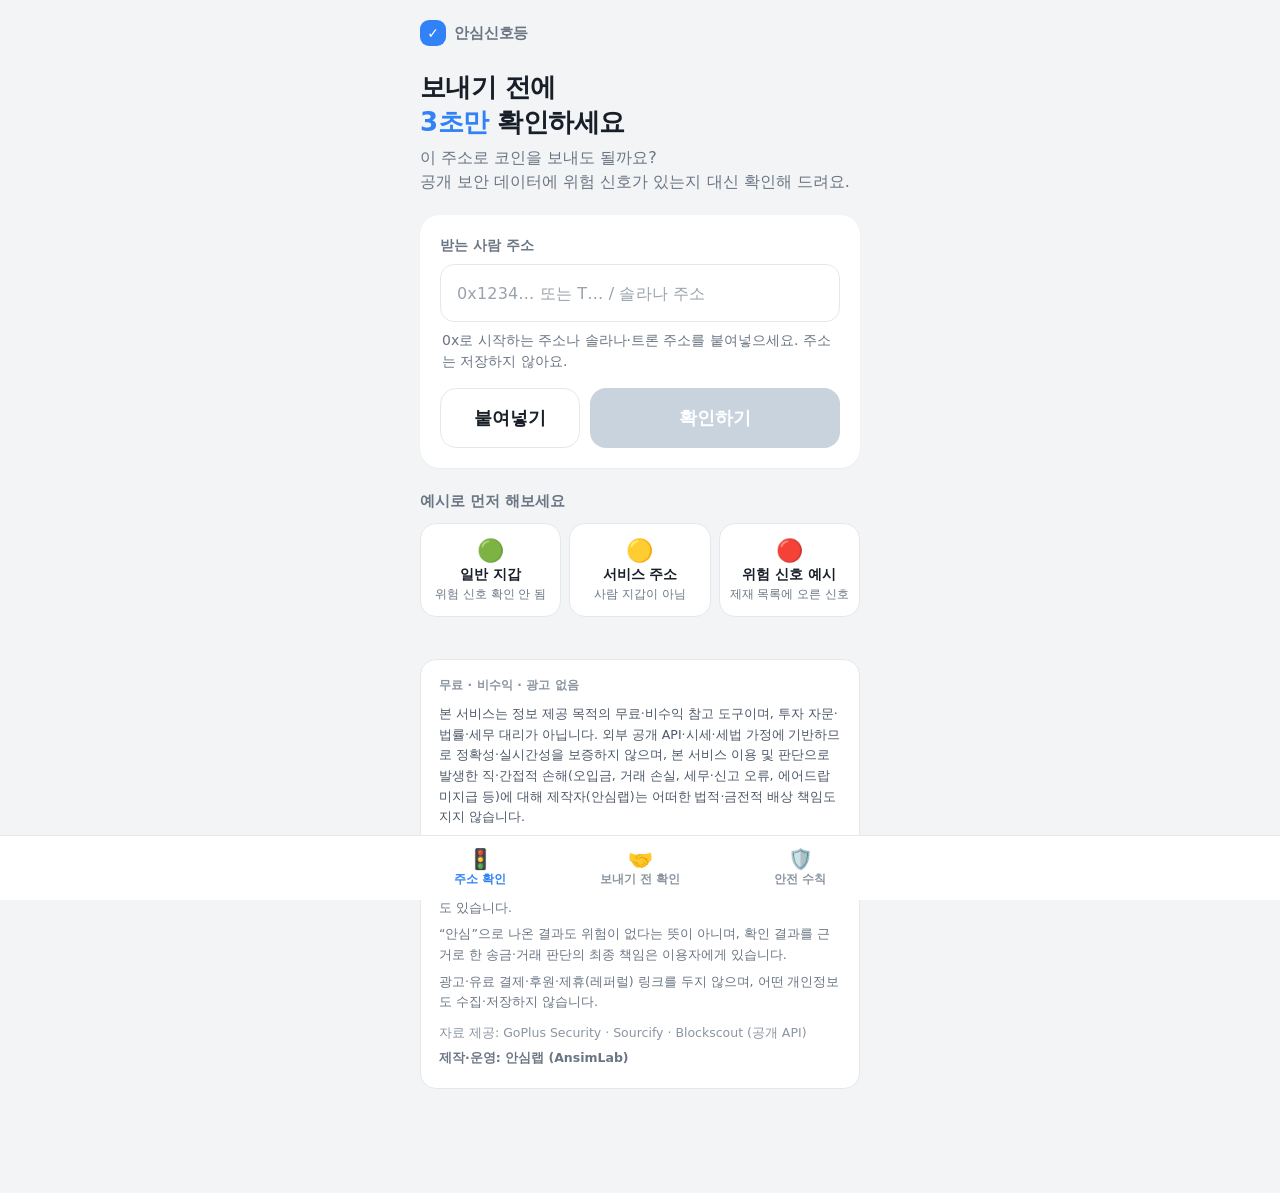
==== index.html @ 8f6113f2 "안심랩 ansim-signal 정적 배포 (GitHub Pages 미러)" ====
<!doctype html>
<html lang="ko">
  <head>
    <meta charset="UTF-8" />
    <meta
      name="viewport"
      content="width=device-width, initial-scale=1.0, maximum-scale=1.0, user-scalable=no, viewport-fit=cover"
    />
    <title>안심신호등 — 보내기 전 3초 확인</title>
    <meta name="description" content="이더리움·베이스·아비트럼·BNB 체인 등 10개 체인과 솔라나·트론 주소를 한 번에 확인하세요. 보내기 전에 받는 사람 주소에 공개 보안 데이터 기준 위험 신호가 있는지 3초 만에 확인하는 무료·비수익 참고 도구입니다." />
    <meta name="keywords" content="코인 주소 위험 신호 확인, 코인 송금 전 체크, 안심신호등, 이더리움 베이스 아비트럼 폴리곤 솔라나 트론" />
    <meta name="author" content="안심랩 (AnsimLab)" />
    <meta name="publisher" content="안심랩 (AnsimLab)" />
    <meta name="robots" content="index, follow" />
    <link rel="canonical" href="https://wlgh9291-cmd.github.io/ansim-signal/" />
    <!-- 절대 주소: Vercel 프로덕션 도메인 확정 후 1회 반영 (2026-11-17) -->
    <meta name="theme-color" content="#f2f4f6" />
    <meta name="color-scheme" content="light" />

    <!-- PWA -->
    <link rel="manifest" href="./manifest.webmanifest" vite-ignore />
    <meta name="mobile-web-app-capable" content="yes" />
    <meta name="application-name" content="안심신호등" />
    <meta name="apple-mobile-web-app-capable" content="yes" />
    <meta name="apple-mobile-web-app-status-bar-style" content="default" />
    <meta name="apple-mobile-web-app-title" content="안심신호등" />
    <link rel="icon" type="image/png" sizes="32x32" href="./icons/icon-32.png" vite-ignore />
    <link rel="icon" type="image/png" sizes="16x16" href="./icons/favicon-16.png" vite-ignore />
    <link rel="apple-touch-icon" sizes="180x180" href="./icons/apple-touch-icon.png" vite-ignore />

    <!-- 카카오톡·SNS 링크 공유 (OpenGraph) -->
    <meta property="og:type" content="website" />
    <meta property="og:site_name" content="안심신호등" />
    <meta property="og:title" content="안심신호등 — 보내기 전 3초 확인" />
    <meta property="og:description" content="이더리움·베이스·아비트럼·BNB 체인 등 10개 체인과 솔라나·트론 주소를 한 번에 확인하세요. 보내기 전에 받는 사람 주소에 공개 보안 데이터 기준 위험 신호가 있는지 3초 만에 확인하는 무료·비수익 참고 도구입니다." />
    <meta property="og:image" content="https://wlgh9291-cmd.github.io/ansim-signal/og/og-image.png" />
    <meta property="og:image:width" content="1200" />
    <meta property="og:image:height" content="630" />
    <meta property="og:image:alt" content="안심신호등 서비스 소개 이미지" />
    <meta property="og:locale" content="ko_KR" />
    <meta property="og:url" content="https://wlgh9291-cmd.github.io/ansim-signal/" />
    <meta name="twitter:card" content="summary_large_image" />
    <meta name="twitter:title" content="안심신호등 — 보내기 전 3초 확인" />
    <meta name="twitter:description" content="이더리움·베이스·아비트럼·BNB 체인 등 10개 체인과 솔라나·트론 주소를 한 번에 확인하세요. 보내기 전에 받는 사람 주소에 공개 보안 데이터 기준 위험 신호가 있는지 3초 만에 확인하는 무료·비수익 참고 도구입니다." />
    <meta name="twitter:image" content="https://wlgh9291-cmd.github.io/ansim-signal/og/og-image.png" />

    <script type="application/ld+json">
{
  "@context": "https://schema.org",
  "@type": "WebApplication",
  "name": "안심신호등",
  "applicationCategory": "FinanceApplication",
  "operatingSystem": "Any",
  "inLanguage": "ko",
  "description": "이더리움·베이스·아비트럼·BNB 체인 등 10개 체인과 솔라나·트론 주소를 확인하는 무료·비수익 참고 도구입니다.",
  "url": "https://wlgh9291-cmd.github.io/ansim-signal/",
  "author": { "@type": "Organization", "name": "안심랩 (AnsimLab)" },
  "publisher": { "@type": "Organization", "name": "안심랩 (AnsimLab)" },
  "isAccessibleForFree": true,
  "offers": {
    "@type": "Offer",
    "price": "0",
    "priceCurrency": "KRW"
  }
}
    </script>

    <!-- 텔레그램 미니앱 SDK. 일반 브라우저에서는 로드에 실패해도 아래 어댑터가 조용히 건너뜁니다. -->
    <script src="https://telegram.org/js/telegram-web-app.js"></script>
    <script>
      /* 환경 어댑터 — 텔레그램 미니앱 안이면 ready·expand를 자동 실행하고,
         일반 브라우저·PWA 환경에서는 아무 것도 하지 않습니다(오류 0건). */
      (function () {
        try {
          var tg = window.Telegram && window.Telegram.WebApp;
          if (tg && typeof tg.ready === 'function') tg.ready();
          if (tg && typeof tg.expand === 'function') tg.expand();
          if (tg && typeof tg.disableVerticalSwipes === 'function') {
            try { tg.disableVerticalSwipes(); } catch (e) {}
          }
          if (tg && typeof tg.setHeaderColor === 'function') {
            try { tg.setHeaderColor('#f2f4f6'); } catch (e) {}
          }
          if (tg && typeof tg.setBackgroundColor === 'function') {
            try { tg.setBackgroundColor('#f2f4f6'); } catch (e) {}
          }
        } catch (e) {}
        /* PWA 서비스 워커 등록 — 보안 문맥(https·localhost)에서만, 실패해도 앱 동작에는 지장 없음 */
        if (
          'serviceWorker' in navigator &&
          (location.protocol === 'https:' || location.hostname === 'localhost' || location.hostname === '127.0.0.1')
        ) {
          window.addEventListener('load', function () {
            navigator.serviceWorker.register('./sw.js').catch(function () {});
          });
        }
      })();
    </script>
    <script type="module" crossorigin src="./assets/index-BouqGxPa.js"></script>
    <link rel="stylesheet" crossorigin href="./assets/index-BVZD0uc-.css">
  </head>
  <body>
    <noscript>
      <div style="max-width: 480px; margin: 0 auto; padding: 24px 20px; font-family: -apple-system, 'Apple SD Gothic Neo', 'Malgun Gothic', sans-serif; font-size: 15px; line-height: 1.65; color: #191f28; background: #f2f4f6">
        <h1 style="font-size: 20px">안심신호등</h1>
        <p style="font-weight: 600">무료 · 비수익 · 광고 없음</p>
        <p>이 서비스는 자바스크립트가 있어야 동작합니다. 브라우저 설정에서 자바스크립트를 켜 주세요.</p>
        <p>
          본 서비스는 정보 제공 목적의 무료·비수익 참고 도구이며, 투자 자문·법률·세무 대리가 아닙니다. 외부 공개 API·시세·세법 가정에 기반하므로 정확성·실시간성을 보증하지 않으며, 본 서비스 이용 및 판단으로 발생한 직·간접적 손해(오입금, 거래 손실, 세무·신고 오류, 에어드랍 미지급 등)에 대해 제작자(안심랩)는 어떠한 법적·금전적 배상 책임도 지지 않습니다.
        </p>
        <p>표시되는 위험 신호는 공개 보안 데이터(GoPlus Security 등) 기준 참고 안내이며, 특정 주소·서비스의 사기 여부를 단정하거나 보증하지 않습니다.</p>
        <p style="font-weight: 600">제작·운영: 안심랩 (AnsimLab)</p>
      </div>
    </noscript>
    <div id="root"></div>
  </body>
</html>
---- assets/index-BVZD0uc-.css ----
:root{--blue: #3182f6;--blue-press: #1b64da;--blue-weak: #e8f3ff;--bg: #f2f4f6;--card: #ffffff;--text: #191f28;--sub: #6b7684;--line: #e5e8eb;--safe: #0b8457;--safe-bg: #e7f7ef;--caution: #9a5b00;--caution-bg: #fff3d6;--danger: #d22020;--danger-bg: #fdeaea;--unknown: #5b6572;--unknown-bg: #eef0f3;--radius: 20px;--tap: 60px}*{box-sizing:border-box}html,body,#root{height:100%}body{margin:0;background:var(--bg);color:var(--text);font-family:Pretendard,-apple-system,BlinkMacSystemFont,Apple SD Gothic Neo,Malgun Gothic,system-ui,sans-serif;font-size:17px;line-height:1.5;-webkit-font-smoothing:antialiased;-webkit-tap-highlight-color:transparent}button{font-family:inherit;font-size:inherit;cursor:pointer;border:none;background:none;color:inherit}input,textarea{font-family:inherit;font-size:inherit;color:inherit}.app{max-width:480px;min-height:100%;margin:0 auto;padding-bottom:96px;background:var(--bg)}.app-header{padding:20px 20px 8px}.brand{display:flex;align-items:center;gap:8px;font-weight:700;font-size:15px;color:var(--sub);letter-spacing:-.01em}.brand-dot{display:grid;place-items:center;width:26px;height:26px;border-radius:9px;background:var(--blue);color:#fff;font-size:14px;font-weight:700}.screen{padding:8px 20px 24px;animation:fade .18s ease-out}@keyframes fade{0%{opacity:0;transform:translateY(6px)}to{opacity:1;transform:none}}.title{margin:8px 0 6px;font-size:26px;font-weight:800;line-height:1.34;letter-spacing:-.02em}.title em{font-style:normal;color:var(--blue)}.subtitle{margin:0 0 20px;color:var(--sub);font-size:16px;line-height:1.55}.card{background:var(--card);border-radius:var(--radius);padding:20px;box-shadow:0 1px 2px #191f280a}.card+.card{margin-top:12px}.card-label{display:block;margin-bottom:8px;font-size:14px;font-weight:700;color:var(--sub)}.address-input{width:100%;height:58px;padding:0 16px;border:1.5px solid var(--line);border-radius:14px;background:#fff;font-size:16px;letter-spacing:.01em;transition:border-color .15s}.address-input:focus{outline:none;border-color:var(--blue)}.address-input::placeholder{color:#9aa3ad}.address-input.is-error{border-color:var(--danger)}.hint{margin:8px 2px 0;font-size:14px;color:var(--sub)}.hint.error{color:var(--danger);font-weight:600}.big-button{display:flex;align-items:center;justify-content:center;gap:8px;width:100%;min-height:var(--tap);margin-top:16px;padding:0 18px;border-radius:16px;background:var(--blue);color:#fff;font-size:18px;font-weight:700;letter-spacing:-.01em;transition:background .12s}.big-button:active:not(:disabled){background:var(--blue-press)}.big-button:disabled{background:#c9d3de;cursor:default}.big-button.ghost{background:var(--blue-weak);color:var(--blue)}.big-button.ghost:active:not(:disabled){background:#d9e9ff}.big-button.neutral{background:#fff;color:var(--text);border:1.5px solid var(--line)}.big-button.neutral:active:not(:disabled){background:#f7f8fa}.button-row{display:flex;gap:10px}.button-row>.big-button{flex:1}.samples{margin-top:22px}.samples-title{margin:0 0 10px;font-size:15px;font-weight:700;color:var(--sub)}.sample-grid{display:grid;grid-template-columns:repeat(3,1fr);gap:8px}.sample{display:flex;flex-direction:column;align-items:center;gap:2px;padding:14px 6px;border-radius:16px;background:#fff;border:1.5px solid var(--line);text-align:center}.sample:active{background:#f7f8fa}.sample-emoji{font-size:22px;line-height:1.2}.sample-label{font-size:14px;font-weight:700}.sample-hint{font-size:12px;color:var(--sub);line-height:1.35}.signal{border-radius:var(--radius);padding:22px 20px 20px;text-align:center}.signal.safe{background:var(--safe-bg)}.signal.caution{background:var(--caution-bg)}.signal.danger{background:var(--danger-bg)}.signal.unknown{background:var(--unknown-bg)}.signal-emoji{font-size:46px;line-height:1}.signal-tag{display:inline-block;margin-top:10px;padding:4px 12px;border-radius:999px;font-size:14px;font-weight:800;background:#ffffffbf}.signal.safe .signal-tag{color:var(--safe)}.signal.caution .signal-tag{color:var(--caution)}.signal.danger .signal-tag{color:var(--danger)}.signal.unknown .signal-tag{color:var(--unknown)}.signal-headline{margin:12px 0 6px;font-size:24px;font-weight:800;letter-spacing:-.02em}.signal-action{margin:0 auto;max-width:320px;font-size:15.5px;line-height:1.55;color:#3a424e}.signal-address{margin-top:14px;font-size:13px;color:var(--sub);font-variant-numeric:tabular-nums}.findings{list-style:none;margin:0;padding:0}.finding{display:flex;gap:12px;padding:14px 0;border-top:1px solid var(--line)}.finding:first-child{border-top:none;padding-top:4px}.finding-icon{flex:0 0 auto;font-size:20px;line-height:1.3}.finding-title{font-size:16px;font-weight:700;line-height:1.45}.finding-detail{margin-top:3px;font-size:14.5px;color:var(--sub);line-height:1.5}.section-title{margin:26px 0 10px;font-size:18px;font-weight:800;letter-spacing:-.01em}.source-line{margin-top:14px;font-size:13.5px;color:var(--sub);line-height:1.6}.disclaimer{margin-top:14px;padding:14px 16px;border-radius:14px;background:#f7f8fa;font-size:13.5px;color:var(--sub);line-height:1.6}.legal-footer{margin:18px 20px 8px;padding:16px 18px 20px;border:1px solid var(--line);border-radius:16px;background:#fff;color:var(--sub);font-size:12.5px;line-height:1.65}.legal-badge{margin:0 0 8px;color:#8b95a1;font-size:12px;font-weight:700;letter-spacing:.01em}.legal-core{margin:0 0 8px;color:#4e5968}.legal-note{margin:0 0 6px}.legal-source{margin:10px 0 4px;color:#8b95a1}.legal-maker{margin:0;color:#6b7684;font-weight:600}.loading{display:flex;flex-direction:column;align-items:center;gap:14px;padding:36px 20px;text-align:center}.spinner{width:40px;height:40px;border-radius:50%;border:3.5px solid #dbe4ef;border-top-color:var(--blue);animation:spin .9s linear infinite}@keyframes spin{to{transform:rotate(360deg)}}.loading-text{font-size:16px;font-weight:700}.loading-sub{font-size:14px;color:var(--sub)}.segment{display:flex;gap:6px;padding:4px;border-radius:14px;background:#f2f4f6}.segment button{flex:1;min-height:46px;border-radius:11px;font-size:15.5px;font-weight:700;color:var(--sub)}.segment button[aria-pressed=true]{background:#fff;color:var(--text);box-shadow:0 1px 3px #191f2814}.amount-row{display:flex;gap:8px;align-items:center}.amount-input{flex:1;height:58px;padding:0 16px;border:1.5px solid var(--line);border-radius:14px;font-size:20px;font-weight:700;text-align:right;font-variant-numeric:tabular-nums}.amount-input:focus{outline:none;border-color:var(--blue)}.amount-unit{font-size:16px;font-weight:700;color:var(--sub);min-width:52px}.choice-list{display:flex;flex-direction:column;gap:8px}.choice{display:flex;align-items:center;gap:12px;width:100%;min-height:58px;padding:10px 14px;border-radius:14px;border:1.5px solid var(--line);background:#fff;text-align:left}.choice[aria-pressed=true]{border-color:var(--blue);background:var(--blue-weak)}.choice-radio{flex:0 0 auto;width:22px;height:22px;border-radius:50%;border:2px solid #c9d3de;display:grid;place-items:center}.choice[aria-pressed=true] .choice-radio{border-color:var(--blue)}.choice[aria-pressed=true] .choice-radio:after{content:"";width:11px;height:11px;border-radius:50%;background:var(--blue)}.choice-text{flex:1}.choice-label{font-size:16px;font-weight:700}.choice-hint{font-size:13px;color:var(--sub)}.summary-list{margin:0;padding:0}.summary-row{display:flex;justify-content:space-between;gap:12px;padding:13px 0;border-top:1px solid var(--line)}.summary-row:first-child{border-top:none;padding-top:0}.summary-label{color:var(--sub);font-size:15px}.summary-value{font-weight:700;font-size:15.5px;text-align:right;word-break:break-all}.summary-value.emphasis{color:var(--blue);font-size:16.5px}.memo-input{width:100%;min-height:76px;padding:14px 16px;border:1.5px solid var(--line);border-radius:14px;font-size:16px;resize:none;line-height:1.5}.memo-input:focus{outline:none;border-color:var(--blue)}.tip{padding:16px 0;border-top:1px solid var(--line)}.tip:first-child{border-top:none;padding-top:0}.tip-title{display:flex;gap:10px;font-size:16.5px;font-weight:700;line-height:1.45}.tip-body{margin:6px 0 0 30px;font-size:15px;color:var(--sub);line-height:1.6}.privacy-box{border-radius:var(--radius);background:var(--blue-weak);padding:18px 20px}.privacy-title{font-size:16px;font-weight:800;color:var(--blue-press)}.privacy-list{margin:10px 0 0;padding-left:18px;font-size:15px;color:#2a4a72;line-height:1.7}.tabbar{position:fixed;left:0;right:0;bottom:0;z-index:10;display:flex;justify-content:center;background:#fffffff7;border-top:1px solid var(--line);backdrop-filter:blur(8px);padding-bottom:env(safe-area-inset-bottom)}.tabbar-inner{display:flex;width:100%;max-width:480px}.tab{flex:1;min-height:64px;display:flex;flex-direction:column;align-items:center;justify-content:center;gap:2px;font-size:12px;font-weight:600;color:#8b95a1}.tab[aria-current=page]{color:var(--blue);font-weight:800}.tab-icon{font-size:20px;line-height:1}.toast{position:fixed;left:50%;bottom:88px;transform:translate(-50%);z-index:30;padding:12px 20px;border-radius:999px;background:#191f28eb;color:#fff;font-size:15px;font-weight:600;animation:fade .16s ease-out;white-space:nowrap}.sr-only{position:absolute;width:1px;height:1px;padding:0;margin:-1px;overflow:hidden;clip:rect(0,0,0,0);white-space:nowrap;border:0}@media (prefers-reduced-motion: reduce){*{animation:none!important;transition:none!important}}.chain-picker{margin-top:18px;padding-top:16px;border-top:1px solid var(--line)}.chain-picker-title{margin:0 0 10px;font-size:14px;font-weight:700;color:var(--sub)}.chain-chips{display:flex;flex-wrap:wrap;gap:8px}.chain-chip{padding:9px 13px;border-radius:999px;border:1.5px solid var(--line);background:#fff;color:var(--text);font-size:14px;font-weight:600;transition:border-color .15s,background .15s,color .15s}.chain-chip.is-on{border-color:var(--blue);background:var(--blue-weak);color:var(--blue-press)}.chain-chip:disabled{opacity:.55}.chain-detected{margin-top:16px;padding:11px 14px;border-radius:12px;background:var(--blue-weak);color:var(--blue-press);font-size:14px;font-weight:600}
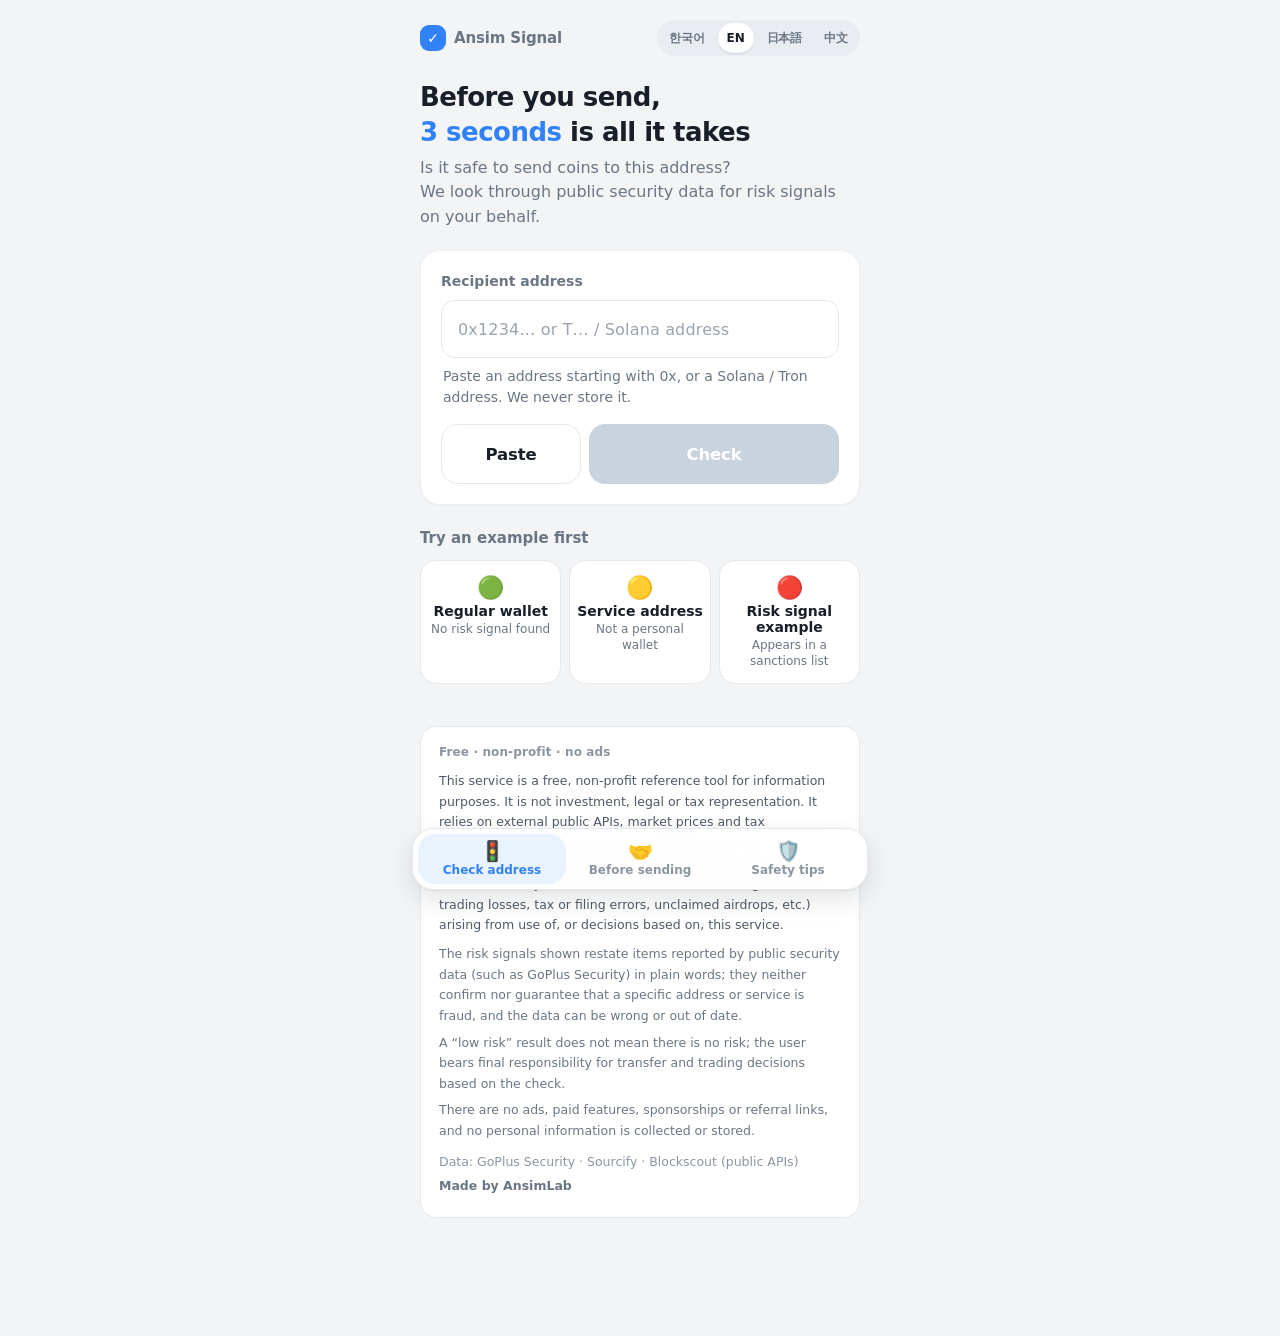
==== commit 837ee70c: "안심랩 ansim-signal 정적 배포 (GitHub Pages 미러)" ====
--- a/index.html
+++ b/index.html
@@ -2,6 +2,9 @@
 <html lang="ko">
   <head>
     <meta charset="UTF-8" />
+    <!-- 검색엔진 소유확인: Google Search Console · 네이버 서치어드바이저 (2026-11-18) -->
+    <meta name="google-site-verification" content="ybzg_U_9fnB_Yyj1p49U__PnyBLC_OwtdENHkcvfdz4" />
+    <meta name="naver-site-verification" content="ae0c79bcde47a7fcf73368f6ddf921f8dec178ab" />
     <meta
       name="viewport"
       content="width=device-width, initial-scale=1.0, maximum-scale=1.0, user-scalable=no, viewport-fit=cover"
@@ -13,9 +16,12 @@
     <meta name="publisher" content="안심랩 (AnsimLab)" />
     <meta name="robots" content="index, follow" />
     <link rel="canonical" href="https://wlgh9291-cmd.github.io/ansim-signal/" />
+    <!-- LINE 미니앱(LIFF) ID. LINE 미인증 상태라 지금은 비어 있고, LIFF ID를 받으면 여기에만 넣으면 됩니다. -->
+    <meta name="liff-id" content="" />
     <!-- 절대 주소: Vercel 프로덕션 도메인 확정 후 1회 반영 (2026-11-17) -->
-    <meta name="theme-color" content="#f2f4f6" />
-    <meta name="color-scheme" content="light" />
+    <meta name="theme-color" content="#f2f4f6" media="(prefers-color-scheme: light)" />
+    <meta name="theme-color" content="#0e1216" media="(prefers-color-scheme: dark)" />
+    <meta name="color-scheme" content="light dark" />
 
     <!-- PWA -->
     <link rel="manifest" href="./manifest.webmanifest" vite-ignore />
@@ -65,6 +71,8 @@
 }
     </script>
 
+    <!-- LINE 미니앱(LIFF) SDK — LINE 앱 웹뷰가 아니면 아래 어댑터가 조용히 건너뜁니다. -->
+    <script src="https://static.line-scdn.net/liff/edge/2/sdk.js" async></script>
     <!-- 텔레그램 미니앱 SDK. 일반 브라우저에서는 로드에 실패해도 아래 어댑터가 조용히 건너뜁니다. -->
     <script src="https://telegram.org/js/telegram-web-app.js"></script>
     <script>
@@ -85,6 +93,52 @@
             try { tg.setBackgroundColor('#f2f4f6'); } catch (e) {}
           }
         } catch (e) {}
+        /* ── LINE(LIFF) 3중 호환 어댑터 ─────────────────────────────
+           · LINE 앱 웹뷰: LIFF ID가 있으면 초기화하고, 언어를 알려 줍니다.
+           · 일반 브라우저·텔레그램: SDK가 없거나 초기화에 실패해도 아무 것도 하지 않습니다(오류 0건).
+           · LIFF ID(meta[name=liff-id])가 비어 있으면 초기화를 시도하지 않습니다. */
+        window.__PICKLE_LIFF__ = { inLine: false, ready: false, lang: null };
+        (function () {
+          var bridge = window.__PICKLE_LIFF__;
+          try {
+            var ua = navigator.userAgent || '';
+            bridge.inLine = /Line\/\d/i.test(ua) || /LIFF/i.test(ua);
+          } catch (e) {}
+
+          function readLang() {
+            try {
+              if (window.liff && typeof window.liff.getLanguage === 'function') {
+                var value = window.liff.getLanguage();
+                if (value) bridge.lang = String(value).slice(0, 2).toLowerCase();
+              }
+            } catch (e) {}
+          }
+
+          function start() {
+            var meta = document.querySelector('meta[name="liff-id"]');
+            var liffId = meta && meta.getAttribute('content') ? meta.getAttribute('content').trim() : '';
+            readLang();
+            if (!liffId || !window.liff || typeof window.liff.init !== 'function') return;
+            window.liff
+              .init({ liffId: liffId })
+              .then(function () {
+                bridge.ready = true;
+                try {
+                  if (typeof window.liff.isInClient === 'function' && window.liff.isInClient()) bridge.inLine = true;
+                } catch (e) {}
+                readLang();
+                if (bridge.inLine) {
+                  document.documentElement.classList.add('in-line');
+                  document.documentElement.lang = bridge.lang || document.documentElement.lang;
+                }
+              })
+              .catch(function () {});
+          }
+
+          if (document.readyState === 'complete') start();
+          else window.addEventListener('load', start);
+        })();
+
         /* PWA 서비스 워커 등록 — 보안 문맥(https·localhost)에서만, 실패해도 앱 동작에는 지장 없음 */
         if (
           'serviceWorker' in navigator &&
@@ -96,8 +150,8 @@
         }
       })();
     </script>
-    <script type="module" crossorigin src="./assets/index-BouqGxPa.js"></script>
-    <link rel="stylesheet" crossorigin href="./assets/index-BVZD0uc-.css">
+    <script type="module" crossorigin src="./assets/index-D6GPwpxD.js"></script>
+    <link rel="stylesheet" crossorigin href="./assets/index-BxopdKoe.css">
   </head>
   <body>
     <noscript>
--- a/assets/index-BxopdKoe.css
+++ b/assets/index-BxopdKoe.css
@@ -0,0 +1 @@
+:root{--blue: #3182f6;--blue-press: #1b64da;--blue-weak: #e8f3ff;--bg: #f2f4f6;--card: #ffffff;--text: #191f28;--sub: #6b7684;--line: #e5e8eb;--safe: #0b8457;--safe-bg: #e7f7ef;--caution: #9a5b00;--caution-bg: #fff3d6;--danger: #d22020;--danger-bg: #fdeaea;--unknown: #5b6572;--unknown-bg: #eef0f3;--radius: 20px;--tap: 60px}*{box-sizing:border-box}html,body,#root{height:100%}body{margin:0;background:var(--bg);color:var(--text);font-family:Pretendard,-apple-system,BlinkMacSystemFont,Apple SD Gothic Neo,Malgun Gothic,system-ui,sans-serif;font-size:17px;line-height:1.5;-webkit-font-smoothing:antialiased;-webkit-tap-highlight-color:transparent}button{font-family:inherit;font-size:inherit;cursor:pointer;border:none;background:none;color:inherit}input,textarea{font-family:inherit;font-size:inherit;color:inherit}.app{max-width:480px;min-height:100%;margin:0 auto;padding-bottom:96px;background:var(--bg)}.app-header{padding:20px 20px 8px}.brand-row{display:flex;align-items:center;justify-content:space-between;gap:10px}.lang-bar{display:flex;align-items:center;gap:4px;padding:3px;border-radius:999px;background:#e9edf2}.lang-chip{min-height:30px;padding:0 9px;border-radius:999px;font-size:12px;font-weight:600;letter-spacing:-.01em;color:var(--sub);white-space:nowrap}.lang-chip.is-on{background:#fff;color:var(--text);box-shadow:0 1px 2px #191f281f}.brand{display:flex;align-items:center;gap:8px;font-weight:700;font-size:15px;color:var(--sub);letter-spacing:-.01em}.brand-dot{display:grid;place-items:center;width:26px;height:26px;border-radius:9px;background:var(--blue);color:#fff;font-size:14px;font-weight:700}.screen{padding:8px 20px 24px;animation:fade .18s ease-out}@keyframes fade{0%{opacity:0;transform:translateY(6px)}to{opacity:1;transform:none}}.title{margin:8px 0 6px;font-size:26px;font-weight:800;line-height:1.34;letter-spacing:-.02em}.title em{font-style:normal;color:var(--blue)}.subtitle{margin:0 0 20px;color:var(--sub);font-size:16px;line-height:1.55}.card{background:var(--card);border-radius:var(--radius);padding:20px;box-shadow:0 1px 2px #191f280a}.card+.card{margin-top:12px}.card-label{display:block;margin-bottom:8px;font-size:14px;font-weight:700;color:var(--sub)}.address-input{width:100%;height:58px;padding:0 16px;border:1.5px solid var(--line);border-radius:14px;background:#fff;font-size:16px;letter-spacing:.01em;transition:border-color .15s}.address-input:focus{outline:none;border-color:var(--blue)}.address-input::placeholder{color:#9aa3ad}.address-input.is-error{border-color:var(--danger)}.hint{margin:8px 2px 0;font-size:14px;color:var(--sub)}.hint.error{color:var(--danger);font-weight:600}.big-button{display:flex;align-items:center;justify-content:center;gap:8px;width:100%;min-height:var(--tap);margin-top:16px;padding:0 18px;border-radius:16px;background:var(--blue);color:#fff;font-size:18px;font-weight:700;letter-spacing:-.01em;transition:background .12s}.big-button:active:not(:disabled){background:var(--blue-press)}.big-button:disabled{background:#c9d3de;cursor:default}.big-button.ghost{background:var(--blue-weak);color:var(--blue)}.big-button.ghost:active:not(:disabled){background:#d9e9ff}.big-button.neutral{background:#fff;color:var(--text);border:1.5px solid var(--line)}.big-button.neutral:active:not(:disabled){background:#f7f8fa}.button-row{display:flex;gap:10px}.button-row>.big-button{flex:1}.samples{margin-top:22px}.samples-title{margin:0 0 10px;font-size:15px;font-weight:700;color:var(--sub)}.sample-grid{display:grid;grid-template-columns:repeat(3,1fr);gap:8px}.sample{display:flex;flex-direction:column;align-items:center;gap:2px;padding:14px 6px;border-radius:16px;background:#fff;border:1.5px solid var(--line);text-align:center}.sample:active{background:#f7f8fa}.sample-emoji{font-size:22px;line-height:1.2}.sample-label{font-size:14px;font-weight:700}.sample-hint{font-size:12px;color:var(--sub);line-height:1.35}.signal{border-radius:var(--radius);padding:22px 20px 20px;text-align:center}.signal.safe{background:var(--safe-bg)}.signal.caution{background:var(--caution-bg)}.signal.danger{background:var(--danger-bg)}.signal.unknown{background:var(--unknown-bg)}.signal-emoji{font-size:46px;line-height:1}.signal-tag{display:inline-block;margin-top:10px;padding:4px 12px;border-radius:999px;font-size:14px;font-weight:800;background:#ffffffbf}.signal.safe .signal-tag{color:var(--safe)}.signal.caution .signal-tag{color:var(--caution)}.signal.danger .signal-tag{color:var(--danger)}.signal.unknown .signal-tag{color:var(--unknown)}.signal-headline{margin:12px 0 6px;font-size:24px;font-weight:800;letter-spacing:-.02em}.signal-action{margin:0 auto;max-width:320px;font-size:15.5px;line-height:1.55;color:#3a424e}.signal-address{margin-top:14px;font-size:13px;color:var(--sub);font-variant-numeric:tabular-nums}.findings{list-style:none;margin:0;padding:0}.finding{display:flex;gap:12px;padding:14px 0;border-top:1px solid var(--line)}.finding:first-child{border-top:none;padding-top:4px}.finding-icon{flex:0 0 auto;font-size:20px;line-height:1.3}.finding-title{font-size:16px;font-weight:700;line-height:1.45}.finding-detail{margin-top:3px;font-size:14.5px;color:var(--sub);line-height:1.5}.section-title{margin:26px 0 10px;font-size:18px;font-weight:800;letter-spacing:-.01em}.source-line{margin-top:14px;font-size:13.5px;color:var(--sub);line-height:1.6}.disclaimer{margin-top:14px;padding:14px 16px;border-radius:14px;background:#f7f8fa;font-size:13.5px;color:var(--sub);line-height:1.6}.legal-footer{margin:18px 20px 8px;padding:16px 18px 20px;border:1px solid var(--line);border-radius:16px;background:#fff;color:var(--sub);font-size:12.5px;line-height:1.65}.legal-badge{margin:0 0 8px;color:#8b95a1;font-size:12px;font-weight:700;letter-spacing:.01em}.legal-core{margin:0 0 8px;color:#4e5968}.legal-note{margin:0 0 6px}.legal-source{margin:10px 0 4px;color:#8b95a1}.legal-maker{margin:0;color:#6b7684;font-weight:600}.loading{display:flex;flex-direction:column;align-items:center;gap:14px;padding:36px 20px;text-align:center}.spinner{width:40px;height:40px;border-radius:50%;border:3.5px solid #dbe4ef;border-top-color:var(--blue);animation:spin .9s linear infinite}@keyframes spin{to{transform:rotate(360deg)}}.loading-text{font-size:16px;font-weight:700}.loading-sub{font-size:14px;color:var(--sub)}.segment{display:flex;gap:6px;padding:4px;border-radius:14px;background:#f2f4f6}.segment button{flex:1;min-height:46px;border-radius:11px;font-size:15.5px;font-weight:700;color:var(--sub)}.segment button[aria-pressed=true]{background:#fff;color:var(--text);box-shadow:0 1px 3px #191f2814}.amount-row{display:flex;gap:8px;align-items:center}.amount-input{flex:1;height:58px;padding:0 16px;border:1.5px solid var(--line);border-radius:14px;font-size:20px;font-weight:700;text-align:right;font-variant-numeric:tabular-nums}.amount-input:focus{outline:none;border-color:var(--blue)}.amount-unit{font-size:16px;font-weight:700;color:var(--sub);min-width:52px}.choice-list{display:flex;flex-direction:column;gap:8px}.choice{display:flex;align-items:center;gap:12px;width:100%;min-height:58px;padding:10px 14px;border-radius:14px;border:1.5px solid var(--line);background:#fff;text-align:left}.choice[aria-pressed=true]{border-color:var(--blue);background:var(--blue-weak)}.choice-radio{flex:0 0 auto;width:22px;height:22px;border-radius:50%;border:2px solid #c9d3de;display:grid;place-items:center}.choice[aria-pressed=true] .choice-radio{border-color:var(--blue)}.choice[aria-pressed=true] .choice-radio:after{content:"";width:11px;height:11px;border-radius:50%;background:var(--blue)}.choice-text{flex:1}.choice-label{font-size:16px;font-weight:700}.choice-hint{font-size:13px;color:var(--sub)}.summary-list{margin:0;padding:0}.summary-row{display:flex;justify-content:space-between;gap:12px;padding:13px 0;border-top:1px solid var(--line)}.summary-row:first-child{border-top:none;padding-top:0}.summary-label{color:var(--sub);font-size:15px}.summary-value{font-weight:700;font-size:15.5px;text-align:right;word-break:break-all}.summary-value.emphasis{color:var(--blue);font-size:16.5px}.memo-input{width:100%;min-height:76px;padding:14px 16px;border:1.5px solid var(--line);border-radius:14px;font-size:16px;resize:none;line-height:1.5}.memo-input:focus{outline:none;border-color:var(--blue)}.tip{padding:16px 0;border-top:1px solid var(--line)}.tip:first-child{border-top:none;padding-top:0}.tip-title{display:flex;gap:10px;font-size:16.5px;font-weight:700;line-height:1.45}.tip-body{margin:6px 0 0 30px;font-size:15px;color:var(--sub);line-height:1.6}.privacy-box{border-radius:var(--radius);background:var(--blue-weak);padding:18px 20px}.privacy-title{font-size:16px;font-weight:800;color:var(--blue-press)}.privacy-list{margin:10px 0 0;padding-left:18px;font-size:15px;color:#2a4a72;line-height:1.7}.tabbar{position:fixed;left:0;right:0;bottom:0;z-index:10;display:flex;justify-content:center;background:#fffffff7;border-top:1px solid var(--line);backdrop-filter:blur(8px);padding-bottom:env(safe-area-inset-bottom)}.tabbar-inner{display:flex;width:100%;max-width:480px}.tab{flex:1;min-height:64px;display:flex;flex-direction:column;align-items:center;justify-content:center;gap:2px;font-size:12px;font-weight:600;color:#8b95a1}.tab[aria-current=page]{color:var(--blue);font-weight:800}.tab-icon{font-size:20px;line-height:1}.toast{position:fixed;left:50%;bottom:88px;transform:translate(-50%);z-index:30;padding:12px 20px;border-radius:999px;background:#191f28eb;color:#fff;font-size:15px;font-weight:600;animation:fade .16s ease-out;white-space:nowrap}.sr-only{position:absolute;width:1px;height:1px;padding:0;margin:-1px;overflow:hidden;clip:rect(0,0,0,0);white-space:nowrap;border:0}@media (prefers-reduced-motion: reduce){*{animation:none!important;transition:none!important}}.chain-picker{margin-top:18px;padding-top:16px;border-top:1px solid var(--line)}.chain-picker-title{margin:0 0 10px;font-size:14px;font-weight:700;color:var(--sub)}.chain-chips{display:flex;flex-wrap:wrap;gap:8px}.chain-chip{padding:9px 13px;border-radius:999px;border:1.5px solid var(--line);background:#fff;color:var(--text);font-size:14px;font-weight:600;transition:border-color .15s,background .15s,color .15s}.chain-chip.is-on{border-color:var(--blue);background:var(--blue-weak);color:var(--blue-press)}.chain-chip:disabled{opacity:.55}.chain-detected{margin-top:16px;padding:11px 14px;border-radius:12px;background:var(--blue-weak);color:var(--blue-press);font-size:14px;font-weight:600}:root{color-scheme:light dark;--surface-2: #f7f8fa;--langbar-bg: #e9edf2;--surface-float: rgba(255, 255, 255, .94);--tag-bg: rgba(255, 255, 255, .75);--chip-on: #ffffff;--disabled-bg: #c9d3de;--tab-idle: #8b95a1;--focus-ring: #1b64da;--shadow-card: 0 1px 2px rgba(25, 31, 40, .04);--shadow-float: 0 10px 26px rgba(25, 31, 40, .12), 0 1px 3px rgba(25, 31, 40, .06)}html{background:var(--bg)}.lang-bar{background:var(--langbar-bg)}.lang-chip.is-on{background:var(--chip-on)}.address-input,.sample,.choice,.big-button.neutral,.chain-chip,.segment button[aria-pressed=true]{background:var(--card)}.sample:active,.big-button.neutral:active:not(:disabled){background:var(--surface-2)}.signal-tag{background:var(--tag-bg)}.disclaimer{background:var(--surface-2)}.legal-footer{background:var(--card)}.segment{background:var(--surface-2)}.big-button:disabled{background:var(--disabled-bg)}.card{box-shadow:var(--shadow-card)}.tabbar{left:50%;right:auto;bottom:calc(10px + env(safe-area-inset-bottom,0px));width:min(calc(100% - 24px),456px);transform:translate(-50%);padding:5px;border:1px solid var(--line);border-radius:22px;background:var(--surface-float);box-shadow:var(--shadow-float);overflow:hidden}.tabbar-inner{max-width:none}.tab{min-height:50px;border-radius:17px}.tab[aria-current=page]{background:var(--blue-weak);border-radius:17px}.app{padding-bottom:110px}.toast{bottom:94px}.button-row{gap:8px}.button-row>.big-button{padding:0 12px;font-size:16.5px}button,a,input,textarea{-webkit-tap-highlight-color:transparent}:focus-visible{outline:2.5px solid var(--focus-ring);outline-offset:2px}.big-button,.sample,.chain-chip,.choice,.segment button,.tab{transition:background .14s ease,border-color .14s ease,color .14s ease,transform .12s ease}.big-button:active:not(:disabled),.sample:active,.chain-chip:active,.choice:active{transform:scale(.985)}@media (hover: hover) and (pointer: fine){.sample:hover,.chain-chip:hover,.choice:hover{border-color:var(--blue)}.big-button:hover:not(:disabled){filter:brightness(1.04)}}.signal-headline,.signal-address,.summary-value,.amount-input,.signal-tag{font-variant-numeric:tabular-nums;font-feature-settings:"tnum" 1}.card{border:1px solid #eef1f4}.segment{border-radius:999px;padding:4px}.segment>button{border-radius:999px;min-height:42px}.signal-tag{padding:5px 14px}.signal-headline{letter-spacing:-.035em}.title,.signal-headline{text-wrap:balance}@media (prefers-color-scheme: dark){:root{--bg: #0e1216;--card: #171d24;--text: #eef2f6;--sub: #9aa6b2;--line: #273039;--blue: #6ba7ff;--blue-press: #9cc4ff;--blue-weak: #17273a;--safe: #62d19b;--safe-bg: #12281f;--caution: #f2b74e;--caution-bg: #2b2113;--danger: #ff8f8f;--danger-bg: #2c1416;--unknown: #a9b4c0;--unknown-bg: #1c2229;--surface-2: #1e242b;--langbar-bg: #1b2128;--surface-float: rgba(23, 29, 36, .94);--tag-bg: rgba(255, 255, 255, .1);--chip-on: #2b333c;--disabled-bg: #2f3842;--tab-idle: #8692a0;--focus-ring: #8bbcff;--shadow-card: none;--shadow-float: 0 14px 32px rgba(0, 0, 0, .55)}.big-button{color:#0b1622}.big-button:disabled{color:#7d8894}.brand-dot{color:#0b1622}.card{border-color:var(--line)}.signal-action{color:#c9d3dd}.privacy-list{color:#b9cde6}.legal-core{color:#c2ccd7}.legal-badge,.legal-source{color:#8b96a3}.tab{color:var(--tab-idle)}.address-input::placeholder{color:#6f7a86}.spinner{border-color:#2b333c;border-top-color:var(--blue)}.toast{background:#eef2f6f0;color:#10151a}.big-button.neutral{color:var(--text)}}
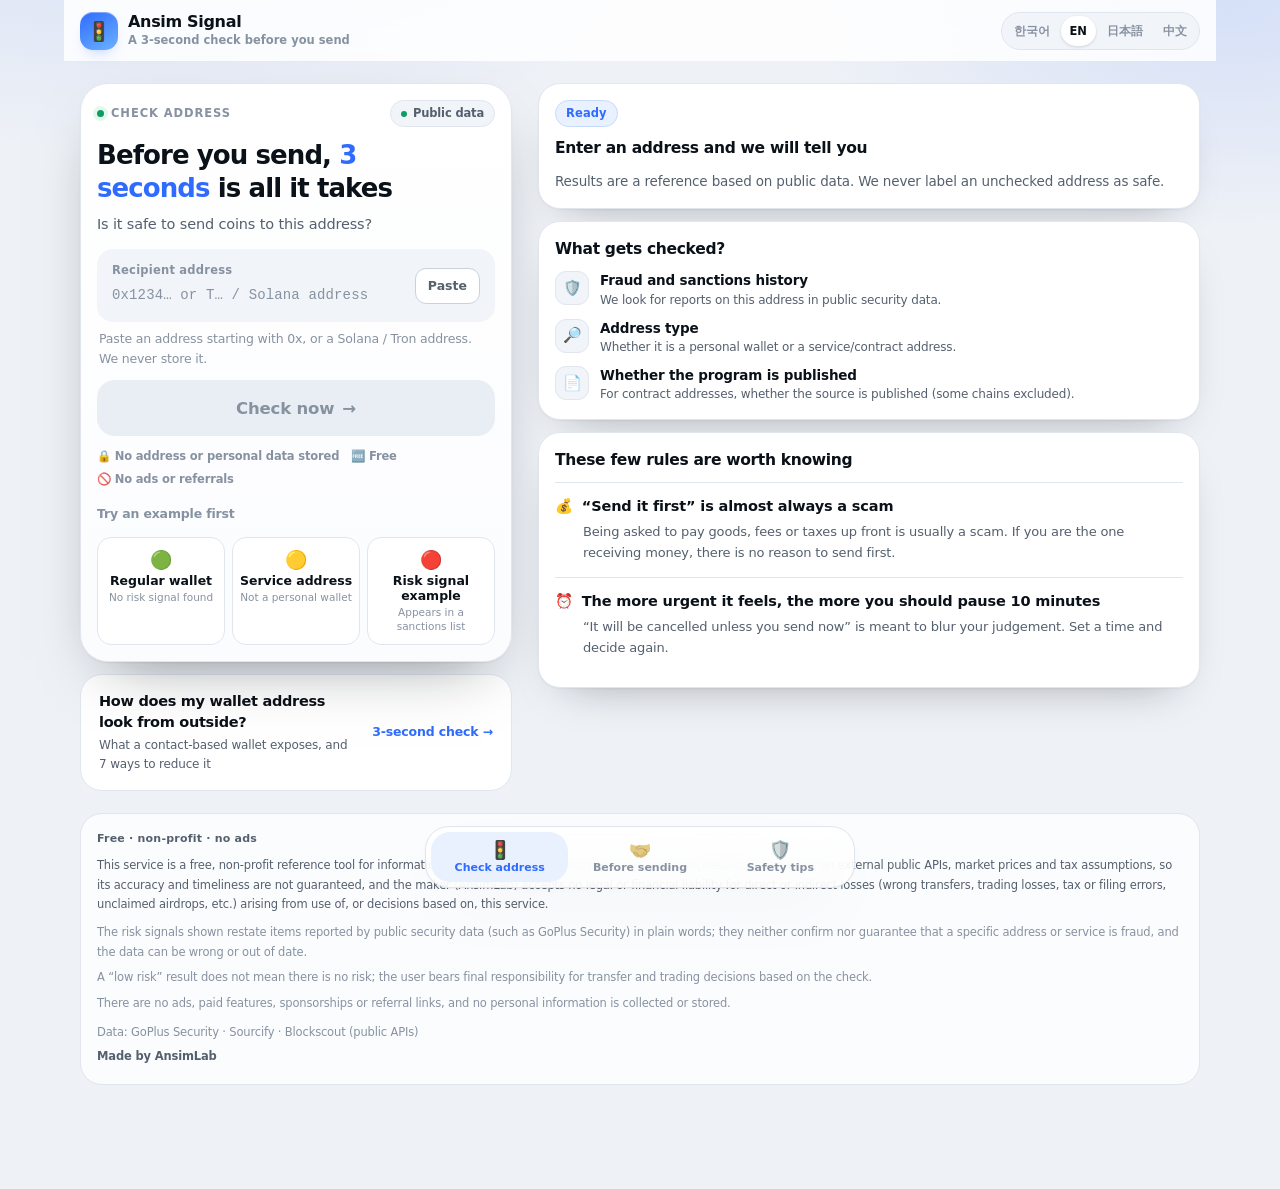
==== commit f581e5f9: "안심랩 ansim-signal 정적 배포 (GitHub Pages 미러)" ====
--- a/index.html
+++ b/index.html
@@ -150,8 +150,8 @@
         }
       })();
     </script>
-    <script type="module" crossorigin src="./assets/index-D6GPwpxD.js"></script>
-    <link rel="stylesheet" crossorigin href="./assets/index-BxopdKoe.css">
+    <script type="module" crossorigin src="./assets/index-CxUlGca5.js"></script>
+    <link rel="stylesheet" crossorigin href="./assets/index-C8yQCFBO.css">
   </head>
   <body>
     <noscript>
--- a/assets/index-C8yQCFBO.css
+++ b/assets/index-C8yQCFBO.css
@@ -0,0 +1 @@
+:root{color-scheme:light dark;--accent: #2f6bff;--accent-2: #59a0ff;--accent-ink: #ffffff;--accent-soft: #eaf1ff;--accent-line: #c9dbff;--glow: rgba(47, 107, 255, .16);--ok: #0c9d63;--ok-soft: #e4f8ee;--ok-line: #b7ebcf;--warn: #b87400;--warn-soft: #fff3dd;--warn-line: #ffd99b;--bad: #dc3a3a;--bad-soft: #fdeaea;--bad-line: #f7c2c2;--idle: #6b7686;--idle-soft: #eef1f5;--bg: #eef1f6;--bg-2: #e6eaf2;--card: #ffffff;--card-2: #fbfcfe;--slot: #f1f4f9;--slot-2: #e9edf4;--line: #e0e5ee;--line-strong: #c9d1de;--text: #0b1118;--sub: #55606e;--mute: #8792a1;--glass: rgba(255, 255, 255, .86);--radius-xl: 28px;--radius-lg: 22px;--radius-md: 16px;--radius-sm: 12px;--tap: 48px;--shadow: 0 1px 2px rgba(11, 17, 24, .05), 0 20px 44px -28px rgba(11, 17, 24, .4);--shadow-lift: 0 1px 2px rgba(11, 17, 24, .06), 0 26px 60px -30px rgba(11, 17, 24, .5)}@media (prefers-color-scheme: dark){:root{--bg: #06080b;--bg-2: #0a0d12;--card: #11151b;--card-2: #141920;--slot: #171d25;--slot-2: #1d242d;--line: #232b35;--line-strong: #333d4a;--text: #f2f5f9;--sub: #9ba6b4;--mute: #6f7b8a;--glass: rgba(14, 18, 24, .86);--ok: #3ddc97;--ok-soft: #0e2b20;--ok-line: #1a4a36;--warn: #ffbe4d;--warn-soft: #2b2312;--warn-line: #4a3a17;--bad: #ff7b72;--bad-soft: #2c1418;--bad-line: #4c2328;--idle: #a5b0be;--idle-soft: #1b222b;--accent-soft: #14243f;--accent-line: #24406b;--shadow: 0 1px 0 rgba(255, 255, 255, .03), 0 18px 50px -30px rgba(0, 0, 0, .9);--shadow-lift: 0 1px 0 rgba(255, 255, 255, .04), 0 30px 70px -34px rgba(0, 0, 0, 1)}}*{box-sizing:border-box}html{background:var(--bg)}html,body,#root{min-height:100%}body{margin:0;color:var(--text);font-family:Pretendard,-apple-system,BlinkMacSystemFont,Apple SD Gothic Neo,Malgun Gothic,system-ui,Segoe UI,sans-serif;font-size:16px;line-height:1.5;letter-spacing:-.01em;background:radial-gradient(900px 420px at 12% -12%,var(--glow),transparent 62%),radial-gradient(700px 380px at 96% 0%,var(--glow),transparent 60%),var(--bg);background-attachment:fixed;-webkit-font-smoothing:antialiased;-webkit-tap-highlight-color:transparent}button{font-family:inherit;font-size:inherit;color:inherit;border:none;background:none;cursor:pointer}input,textarea,select{font-family:inherit;font-size:inherit;color:inherit}:focus-visible{outline:2.5px solid var(--accent);outline-offset:2px;border-radius:8px}.num{font-variant-numeric:tabular-nums;font-feature-settings:"tnum" 1}.sr-only{position:absolute;width:1px;height:1px;padding:0;margin:-1px;overflow:hidden;clip:rect(0,0,0,0);white-space:nowrap;border:0}.app{display:flex;flex-direction:column;max-width:1152px;min-height:100%;margin:0 auto;padding:0 16px calc(104px + env(safe-area-inset-bottom,0px))}.topbar{position:sticky;top:0;z-index:30;display:flex;align-items:center;justify-content:space-between;gap:12px;margin:0 -16px;padding:12px 16px 10px;background:var(--glass);backdrop-filter:blur(16px) saturate(1.3);border-bottom:1px solid transparent;transition:border-color .2s}.topbar.is-scrolled{border-bottom-color:var(--line)}.brand{display:flex;align-items:center;gap:10px;min-width:0}.brand-logo{flex:none;display:grid;place-items:center;width:38px;height:38px;border-radius:13px;font-size:19px;line-height:1;background:linear-gradient(150deg,var(--accent),var(--accent-2));box-shadow:0 8px 18px -12px var(--accent),inset 0 1px #ffffff59}.brand-text{display:flex;flex-direction:column;gap:1px;min-width:0}.brand-name{font-size:16px;font-weight:800;letter-spacing:-.02em;line-height:1.2}.brand-tag{font-size:11.5px;font-weight:600;color:var(--mute);letter-spacing:0;white-space:nowrap;overflow:hidden;text-overflow:ellipsis}.topbar-right{display:flex;align-items:center;gap:8px}.lang-bar{display:flex;align-items:center;gap:2px;padding:3px;border-radius:999px;background:var(--slot);border:1px solid var(--line)}.lang-chip{min-height:30px;padding:0 9px;border-radius:999px;font-size:11.5px;font-weight:700;color:var(--mute);white-space:nowrap;transition:background .15s,color .15s}.lang-chip.is-on{background:var(--card);color:var(--text);box-shadow:0 1px 3px #0b111824}.stage{display:grid;grid-template-columns:minmax(0,1fr);gap:14px;align-items:start;padding-top:14px}@media (min-width: 980px){.stage{grid-template-columns:minmax(380px,432px) minmax(0,1fr);gap:26px;padding-top:22px}.stage-side,.stage-main{position:sticky;top:78px}}.screen{animation:rise .22s ease-out}@keyframes rise{0%{opacity:0;transform:translateY(8px)}to{opacity:1;transform:none}}.screen-head{margin:2px 0 14px}.screen-head h1,.title{margin:0;font-size:26px;font-weight:850;letter-spacing:-.035em;line-height:1.26;text-wrap:balance}.title em{font-style:normal;color:var(--accent)}.subtitle{margin:8px 0 0;font-size:14.5px;line-height:1.55;color:var(--sub)}.kicker{display:inline-flex;align-items:center;gap:6px;margin:0 0 8px;font-size:11.5px;font-weight:800;letter-spacing:.1em;text-transform:uppercase;color:var(--accent)}.kicker:before{content:"";width:16px;height:2px;border-radius:2px;background:currentColor;opacity:.7}.card{background:var(--card);border:1px solid var(--line);border-radius:var(--radius-lg);padding:18px;box-shadow:var(--shadow)}.card+.card{margin-top:12px}.card-title{margin:0 0 10px;font-size:15.5px;font-weight:800;letter-spacing:-.02em}.card-subtitle{margin:16px 0 8px;font-size:13.5px;font-weight:800}.card-lead{margin:0 0 12px;font-size:13.5px;line-height:1.6;color:var(--sub)}.card-soft,.card-foot{background:var(--card-2)}.card-alert{border-color:var(--bad-line);background:var(--card)}.section-title{margin:20px 0 10px;font-size:15px;font-weight:800;letter-spacing:-.02em}.source-line{margin:10px 0 0;font-size:12.5px;line-height:1.6;color:var(--mute)}.trade{position:relative;background:linear-gradient(180deg,var(--card) 0%,var(--card-2) 100%);border:1px solid var(--line);border-radius:var(--radius-xl);padding:16px;box-shadow:var(--shadow-lift);overflow:hidden}.trade:before{content:"";position:absolute;inset:-40% -20% auto;height:220px;background:radial-gradient(60% 60% at 50% 0%,var(--glow),transparent 70%);pointer-events:none}.trade-head{position:relative;display:flex;align-items:center;justify-content:space-between;gap:10px;margin-bottom:12px}.step-label{display:flex;align-items:center;gap:7px;font-size:11.5px;font-weight:800;letter-spacing:.08em;text-transform:uppercase;color:var(--mute)}.step-dot{width:7px;height:7px;border-radius:50%;background:var(--ok);box-shadow:0 0 0 4px var(--ok-soft)}.live-pill{display:inline-flex;align-items:center;gap:6px;padding:4px 10px;border-radius:999px;background:var(--slot);border:1px solid var(--line);font-size:11.5px;font-weight:700;color:var(--sub)}.live-pill .pulse{width:6px;height:6px;border-radius:50%;background:var(--ok);animation:pulse 2s ease-in-out infinite}@keyframes pulse{0%,to{opacity:1}50%{opacity:.3}}.slot{position:relative;display:flex;align-items:center;gap:8px;padding:12px 14px;border-radius:var(--radius-md);background:var(--slot);border:1.5px solid transparent;transition:border-color .16s,background .16s,box-shadow .16s}.slot:focus-within{border-color:var(--accent);background:var(--card);box-shadow:0 0 0 4px var(--accent-soft)}.slot.is-error{border-color:var(--bad);background:var(--bad-soft)}.slot-body{flex:1;min-width:0;display:flex;flex-direction:column;gap:2px}.slot-label{font-size:11.5px;font-weight:700;color:var(--mute);letter-spacing:.02em}.slot-input{width:100%;border:0;background:transparent;padding:0;font-size:16px;font-weight:650;letter-spacing:.01em;outline:none;min-height:28px}.slot-input::placeholder{color:var(--mute);font-weight:500}.slot-input.mono{font-family:SFMono-Regular,ui-monospace,Menlo,Consolas,monospace;font-size:14px}.slot-btn{flex:none;display:grid;place-items:center;min-height:36px;padding:0 12px;border-radius:11px;background:var(--card);border:1px solid var(--line-strong);font-size:12.5px;font-weight:800;color:var(--sub)}.slot-btn:active{transform:scale(.97)}.amount-line{display:flex;align-items:baseline;justify-content:space-between;gap:8px}.big-number{font-size:30px;font-weight:850;letter-spacing:-.04em;line-height:1.1}.unit-chip{flex:none;padding:5px 10px;border-radius:999px;background:var(--card);border:1px solid var(--line);font-size:12.5px;font-weight:800}.chip-row{display:flex;flex-wrap:wrap;gap:7px}.chip-row.tight{gap:6px}.chip{display:inline-flex;align-items:center;gap:6px;min-height:40px;padding:0 13px;border-radius:999px;border:1px solid var(--line-strong);background:var(--card);color:var(--text);font-size:13px;font-weight:700;letter-spacing:-.01em;transition:background .14s,border-color .14s,color .14s,transform .1s}.chip:active{transform:scale(.97)}.chip.is-on{background:var(--accent);border-color:var(--accent);color:var(--accent-ink);box-shadow:0 8px 18px -12px var(--accent)}.chip.is-quiet{background:transparent;border-style:dashed;color:var(--sub)}.chip:disabled{opacity:.5}.chip .chip-emoji{font-size:14px}@media (hover: hover) and (pointer: fine){.chip:hover:not(.is-on):not(:disabled){border-color:var(--accent);color:var(--accent)}}.cta{display:flex;align-items:center;justify-content:center;gap:8px;width:100%;min-height:56px;margin-top:14px;padding:0 18px;border-radius:18px;background:linear-gradient(160deg,var(--accent),var(--accent-2));color:var(--accent-ink);font-size:16.5px;font-weight:850;letter-spacing:-.01em;box-shadow:0 14px 28px -16px var(--accent);transition:transform .12s,filter .15s}.cta:active:not(:disabled){transform:translateY(1px) scale(.995);filter:brightness(.97)}.cta:disabled{background:var(--slot-2);color:var(--mute);box-shadow:none;cursor:default}.cta.ghost{background:var(--slot);color:var(--text);box-shadow:none;border:1px solid var(--line-strong)}.cta.quiet{background:transparent;color:var(--sub);box-shadow:none;border:1px solid var(--line);min-height:48px;font-size:14.5px}.btn-row{display:flex;gap:8px;margin-top:10px}.btn-row>.cta{margin-top:0}.btn-row>.grow{flex:1}.big-button{display:flex;align-items:center;justify-content:center;gap:8px;width:100%;min-height:54px;margin-top:14px;padding:0 16px;border-radius:16px;background:linear-gradient(160deg,var(--accent),var(--accent-2));color:var(--accent-ink);font-size:16.5px;font-weight:800;box-shadow:0 14px 28px -18px var(--accent)}.big-button.ghost{background:var(--accent-soft);color:var(--accent);border:1px solid var(--accent-line);box-shadow:none}.big-button.neutral{background:var(--card);color:var(--text);border:1px solid var(--line-strong);box-shadow:none}.big-button:disabled{background:var(--slot-2);color:var(--mute);box-shadow:none}.button-row{display:flex;gap:8px}.button-row>.big-button{flex:1;padding:0 10px;font-size:15px}@media (hover: hover) and (pointer: fine){.big-button:hover:not(:disabled){filter:brightness(1.04)}}.tile-grid{display:grid;grid-template-columns:repeat(2,minmax(0,1fr));gap:10px}@media (min-width: 720px){.tile-grid.three{grid-template-columns:repeat(3,minmax(0,1fr))}}.tile{display:flex;flex-direction:column;gap:4px;padding:13px 14px;border-radius:var(--radius-md);background:var(--card);border:1px solid var(--line)}.tile-label{font-size:11.5px;font-weight:700;color:var(--mute);letter-spacing:.02em}.tile-value{font-size:21px;font-weight:850;letter-spacing:-.03em;line-height:1.2}.tile-value.small{font-size:15px;letter-spacing:-.02em}.tile-foot{font-size:11.5px;color:var(--sub);font-weight:600}.tile.accent{background:var(--accent-soft);border-color:var(--accent-line)}.meter{position:relative;margin:10px 0 6px}.meter-track{position:relative;height:10px;border-radius:999px;overflow:hidden;background:linear-gradient(90deg,var(--ok) 0%,var(--ok) 30%,var(--warn) 42%,var(--warn) 62%,var(--bad) 74%,var(--bad) 100%);opacity:.92}.meter-track.soft{background:var(--slot-2)}.meter-track.soft .meter-fill{height:100%;border-radius:999px;background:linear-gradient(90deg,var(--accent),var(--accent-2))}.meter-pin{position:absolute;top:50%;left:var(--pos, 50%);width:18px;height:18px;margin:-9px 0 0 -9px;border-radius:50%;background:var(--card);border:3.5px solid var(--text);box-shadow:0 2px 10px #0000004d;transition:left .5s cubic-bezier(.22,1,.36,1)}.meter-labels{display:flex;justify-content:space-between;gap:6px;margin-top:7px;font-size:11px;font-weight:700;color:var(--mute)}.meter-labels span.is-on{color:var(--text)}.badge{display:inline-flex;align-items:center;gap:5px;padding:4px 10px;border-radius:999px;font-size:11.5px;font-weight:800;letter-spacing:.01em;background:var(--slot);color:var(--sub);border:1px solid var(--line)}.badge.ok{background:var(--ok-soft);color:var(--ok);border-color:var(--ok-line)}.badge.warn{background:var(--warn-soft);color:var(--warn);border-color:var(--warn-line)}.badge.bad{background:var(--bad-soft);color:var(--bad);border-color:var(--bad-line)}.badge.idle{background:var(--idle-soft);color:var(--idle);border-color:var(--line)}.badge.accent{background:var(--accent-soft);color:var(--accent);border-color:var(--accent-line)}.trust-line{display:flex;flex-wrap:wrap;align-items:center;gap:6px 12px;margin:12px 0 0;font-size:11.5px;font-weight:600;color:var(--mute)}.trust-line span{display:inline-flex;align-items:center;gap:4px}.acc{border-top:1px solid var(--line)}.acc:first-of-type{border-top:none}.acc>summary{display:flex;align-items:center;justify-content:space-between;gap:10px;min-height:52px;padding:4px 2px;font-size:14px;font-weight:800;letter-spacing:-.02em;cursor:pointer;list-style:none}.acc>summary::-webkit-details-marker{display:none}.acc>summary:after{content:"▾";flex:none;font-size:13px;color:var(--mute);transition:transform .18s}.acc[open]>summary:after{transform:rotate(180deg)}.acc-body{padding:2px 0 14px;font-size:13.5px;line-height:1.65;color:var(--sub)}.list{margin:0;padding:0;list-style:none}.row{display:flex;align-items:flex-start;justify-content:space-between;gap:12px;padding:11px 0;border-top:1px solid var(--line)}.row:first-child{border-top:none}.row-label{font-size:13.5px;color:var(--sub);font-weight:600}.row-value{font-size:14px;font-weight:800;text-align:right;letter-spacing:-.01em}.row-value.accent{color:var(--accent)}.dock{position:fixed;left:50%;bottom:calc(12px + env(safe-area-inset-bottom,0px));transform:translate(-50%);z-index:40;display:flex;gap:3px;width:min(calc(100% - 24px),430px);padding:5px;border-radius:24px;background:var(--glass);border:1px solid var(--line);box-shadow:var(--shadow-lift);backdrop-filter:blur(18px) saturate(1.4)}.dock-inner{display:flex;width:100%;gap:3px}.dock button{flex:1;display:flex;flex-direction:column;align-items:center;justify-content:center;gap:2px;min-height:50px;border-radius:19px;font-size:11px;font-weight:700;color:var(--mute);transition:background .15s,color .15s}.dock button .dock-icon{font-size:18px;line-height:1;filter:grayscale(.55);transition:filter .15s}.dock button[aria-current=page]{background:var(--accent-soft);color:var(--accent)}.dock button[aria-current=page] .dock-icon{filter:none}.tabbar{position:fixed;left:50%;bottom:calc(12px + env(safe-area-inset-bottom,0px));transform:translate(-50%);z-index:40;display:flex;justify-content:center;width:min(calc(100% - 24px),430px);padding:5px;border-radius:24px;background:var(--glass);border:1px solid var(--line);box-shadow:var(--shadow-lift);backdrop-filter:blur(18px)}.tabbar-inner{display:flex;width:100%;max-width:none}.tab{flex:1;min-height:50px;border-radius:19px;display:flex;flex-direction:column;align-items:center;justify-content:center;gap:2px;font-size:11px;font-weight:700;color:var(--mute)}.tab[aria-current=page],.tab.is-active{background:var(--accent-soft);color:var(--accent)}.tab-icon{font-size:18px;line-height:1}.toast{position:fixed;left:50%;bottom:calc(86px + env(safe-area-inset-bottom,0px));transform:translate(-50%);z-index:60;max-width:calc(100% - 32px);padding:11px 18px;border-radius:999px;background:var(--text);color:var(--bg);font-size:13.5px;font-weight:700;text-align:center;box-shadow:var(--shadow-lift);animation:rise .18s ease-out}.legal-footer{margin:22px 0 0;padding:16px 16px 18px;border:1px solid var(--line);border-radius:var(--radius-lg);background:var(--card-2);color:var(--mute);font-size:11.5px;line-height:1.7}.legal-badge{margin:0 0 8px;color:var(--sub);font-size:11px;font-weight:800;letter-spacing:.02em}.legal-core{margin:0 0 8px;color:var(--sub)}.legal-note{margin:0 0 6px}.legal-source{margin:10px 0 4px}.legal-maker{margin:0;color:var(--sub);font-weight:700}.disclaimer{margin:12px 0 0;padding:12px 14px;border-radius:var(--radius-md);background:var(--slot);border:1px solid var(--line);font-size:12px;line-height:1.65;color:var(--sub)}.card-label{display:block;margin-bottom:7px;font-size:12.5px;font-weight:800;color:var(--sub)}.address-input{width:100%;min-height:52px;padding:0 14px;border:1.5px solid var(--line-strong);border-radius:14px;background:var(--card);font-size:15px}.address-input:focus{outline:none;border-color:var(--accent);box-shadow:0 0 0 4px var(--accent-soft)}.address-input.is-error{border-color:var(--bad)}.hint{margin:7px 2px 0;font-size:12.5px;color:var(--mute);line-height:1.55}.hint.error{color:var(--bad);font-weight:700}.segment{display:flex;gap:4px;padding:4px;border-radius:999px;background:var(--slot);border:1px solid var(--line)}.segment button{flex:1;min-height:42px;border-radius:999px;font-size:13.5px;font-weight:700;color:var(--sub);transition:background .15s,color .15s}.segment button[aria-pressed=true]{background:var(--card);color:var(--text);box-shadow:0 1px 4px #0b11181f}.amount-row{display:flex;gap:8px;align-items:center}.amount-input{flex:1;min-height:56px;padding:0 14px;border:1.5px solid var(--line-strong);border-radius:14px;background:var(--card);font-size:22px;font-weight:800;text-align:right;font-variant-numeric:tabular-nums}.amount-input:focus{outline:none;border-color:var(--accent);box-shadow:0 0 0 4px var(--accent-soft)}.amount-unit{min-width:52px;font-size:14px;font-weight:800;color:var(--sub)}.choice-list{display:flex;flex-direction:column;gap:8px}.choice{display:flex;align-items:center;gap:11px;width:100%;min-height:56px;padding:10px 13px;border-radius:14px;border:1.5px solid var(--line);background:var(--card);text-align:left}.choice[aria-pressed=true]{border-color:var(--accent);background:var(--accent-soft)}.choice-radio{flex:none;width:20px;height:20px;border-radius:50%;border:2px solid var(--line-strong);display:grid;place-items:center}.choice[aria-pressed=true] .choice-radio{border-color:var(--accent)}.choice[aria-pressed=true] .choice-radio:after{content:"";width:10px;height:10px;border-radius:50%;background:var(--accent)}.choice-text{flex:1}.choice-label{font-size:14.5px;font-weight:800}.choice-hint{font-size:12px;color:var(--sub)}.summary-list{margin:0;padding:0}.summary-row{display:flex;justify-content:space-between;gap:12px;padding:12px 0;border-top:1px solid var(--line)}.summary-row:first-child{border-top:none;padding-top:0}.summary-label{color:var(--sub);font-size:13.5px}.summary-value{font-weight:800;font-size:14px;text-align:right;word-break:break-all}.summary-value.emphasis{color:var(--accent);font-size:15px}.memo-input{width:100%;min-height:76px;padding:12px 14px;border:1.5px solid var(--line-strong);border-radius:14px;background:var(--card);font-size:14.5px;resize:none;line-height:1.55}.memo-input:focus{outline:none;border-color:var(--accent);box-shadow:0 0 0 4px var(--accent-soft)}.loading{display:flex;flex-direction:column;align-items:center;gap:12px;padding:28px 16px;text-align:center}.spinner{width:36px;height:36px;border-radius:50%;border:3px solid var(--slot-2);border-top-color:var(--accent);animation:spin .85s linear infinite}@keyframes spin{to{transform:rotate(360deg)}}.loading-text{font-size:15px;font-weight:800;margin:0}.loading-sub{font-size:12.5px;color:var(--sub);margin:0;line-height:1.55}.samples{margin-top:16px}.samples-title{margin:0 0 8px;font-size:12.5px;font-weight:800;color:var(--mute)}.sample-grid{display:grid;grid-template-columns:repeat(3,minmax(0,1fr));gap:7px}.sample{display:flex;flex-direction:column;align-items:center;gap:2px;padding:11px 6px;border-radius:14px;background:var(--card);border:1px solid var(--line);text-align:center}.sample:active{background:var(--slot)}.sample-emoji{font-size:18px;line-height:1.2}.sample-label{font-size:12.5px;font-weight:800}.sample-hint{font-size:10.5px;color:var(--mute);line-height:1.35}.tip{padding:13px 0;border-top:1px solid var(--line)}.tip:first-child{border-top:none;padding-top:0}.tip-title{display:flex;gap:9px;font-size:14.5px;font-weight:800;line-height:1.45}.tip-body{margin:5px 0 0 28px;font-size:13px;color:var(--sub);line-height:1.6}.privacy-box{border-radius:var(--radius-lg);background:var(--accent-soft);border:1px solid var(--accent-line);padding:16px 18px}.privacy-title{font-size:14.5px;font-weight:850;color:var(--accent)}.privacy-list{margin:8px 0 0;padding-left:18px;font-size:13px;color:var(--sub);line-height:1.7}.chain-picker{margin-top:14px;padding-top:12px;border-top:1px solid var(--line)}.chain-picker-title{margin:0 0 8px;font-size:11.5px;font-weight:800;color:var(--mute)}.chain-chips,.chain-strip{display:flex;flex-wrap:wrap;gap:6px}.chain-chip{display:inline-flex;align-items:center;gap:5px;min-height:36px;padding:0 11px;border-radius:999px;border:1px solid var(--line-strong);background:var(--card);color:var(--sub);font-size:12.5px;font-weight:700}.chain-chip.is-on{border-color:var(--accent);background:var(--accent-soft);color:var(--accent)}.chain-chip:disabled{opacity:.55}.chain-chip-unit{font-size:10.5px;font-weight:700;color:var(--mute)}.chain-chip.is-on .chain-chip-unit{color:var(--accent);opacity:.85}.chain-detected{display:flex;align-items:center;gap:6px;margin-top:12px;padding:9px 12px;border-radius:12px;background:var(--accent-soft);border:1px solid var(--accent-line);color:var(--accent);font-size:12.5px;font-weight:700}.guide-link{display:flex;align-items:center;justify-content:space-between;gap:14px;margin:12px 0 0;padding:16px 18px;background:var(--card);border:1px solid var(--line);border-radius:var(--radius-lg);text-decoration:none;color:inherit}.guide-link:active{transform:translateY(1px)}.guide-link-main{display:flex;flex-direction:column;gap:3px;min-width:0}.guide-link-title{font-size:14.5px;font-weight:850;line-height:1.45;letter-spacing:-.02em}.guide-link-body{font-size:12px;color:var(--sub);line-height:1.55}.guide-link-cta{flex:none;font-size:12.5px;font-weight:850;color:var(--accent);white-space:nowrap}@media (max-width: 380px){.guide-link{flex-direction:column;align-items:flex-start;gap:8px}}@media (max-width: 400px){.app{padding-left:13px;padding-right:13px}.topbar{margin:0 -13px;padding-left:13px;padding-right:13px}.screen-head h1,.title{font-size:23px}.big-number{font-size:27px}.brand-tag{display:none}}@media (prefers-reduced-motion: reduce){*,*:before,*:after{animation:none!important;transition:none!important}}.page-narrow{width:100%;max-width:660px;margin:0 auto;padding-top:14px}@media (max-width: 420px){.slot-input.mono{font-size:12.5px;letter-spacing:0}}.side-panel{border-radius:var(--radius-lg);border:1px solid var(--line);background:var(--card);padding:16px;box-shadow:var(--shadow)}.side-panel+.side-panel{margin-top:12px}.aside-list{display:flex;flex-direction:column;gap:10px;margin:10px 0 0;padding:0;list-style:none}.aside-item{display:flex;gap:11px;align-items:flex-start}.aside-icon{flex:none;display:grid;place-items:center;width:34px;height:34px;border-radius:11px;background:var(--slot);border:1px solid var(--line);font-size:15px}.aside-title{font-size:13.5px;font-weight:800;line-height:1.35}.aside-body{margin:1px 0 0;font-size:12px;color:var(--sub);line-height:1.5}:root{--accent: #2f6bff;--accent-2: #6cb2ff;--accent-soft: #e9f1ff;--accent-line: #c6dafd;--glow: rgba(47, 107, 255, .13)}@media (prefers-color-scheme: dark){:root{--accent: #6ba7ff;--accent-2: #9cc9ff;--accent-ink: #06101f;--accent-soft: #132540;--accent-line: #26436c;--glow: rgba(70, 130, 255, .16)}}.check-card .title{margin:2px 0 6px}.check-card .subtitle{margin-bottom:14px}.check-card .cta{margin-top:12px}.sample-row{display:grid;grid-template-columns:repeat(3,minmax(0,1fr));gap:7px;margin-top:14px}.signal-panel{--tone: var(--ok);--tone-soft: var(--ok-soft);--tone-line: var(--ok-line);--tone-glow: rgba(12, 157, 99, .16);position:relative;overflow:hidden;padding:18px;border-radius:var(--radius-xl);border:1px solid var(--line);background:var(--card);box-shadow:var(--shadow-lift);animation:rise .24s ease-out}.signal-panel:before{content:"";position:absolute;inset:-30% -20% auto;height:260px;background:radial-gradient(50% 60% at 50% 20%,var(--tone-glow),transparent 72%);pointer-events:none}.signal-panel.is-safe{--tone: var(--ok);--tone-soft: var(--ok-soft);--tone-line: var(--ok-line);--tone-glow: rgba(12, 157, 99, .18)}.signal-panel.is-caution{--tone: var(--warn);--tone-soft: var(--warn-soft);--tone-line: var(--warn-line);--tone-glow: rgba(184, 116, 0, .16)}.signal-panel.is-danger{--tone: var(--bad);--tone-soft: var(--bad-soft);--tone-line: var(--bad-line);--tone-glow: rgba(220, 58, 58, .18)}.signal-panel.is-unknown{--tone: var(--idle);--tone-soft: var(--idle-soft);--tone-line: var(--line);--tone-glow: rgba(107, 118, 134, .12)}.signal-top{position:relative;display:flex;align-items:center;gap:14px}.signal-orb{flex:none;display:grid;place-items:center;width:78px;height:78px;border-radius:26px;background:var(--tone-soft);border:1px solid var(--tone-line);font-size:38px;line-height:1;box-shadow:inset 0 1px #ffffff80,0 14px 30px -20px var(--tone)}.signal-tag{display:inline-flex;align-items:center;gap:5px;padding:3px 10px;border-radius:999px;background:var(--tone-soft);color:var(--tone);border:1px solid var(--tone-line);font-size:11.5px;font-weight:850;letter-spacing:.02em}.signal-headline{margin:6px 0 3px;font-size:22px;font-weight:850;letter-spacing:-.035em;line-height:1.3;text-wrap:balance}.signal-action{margin:0;font-size:13px;line-height:1.6;color:var(--sub)}.signal-meta{position:relative;margin:14px 0 0;padding-top:12px;border-top:1px solid var(--line);font-size:11.5px;color:var(--mute);font-variant-numeric:tabular-nums;word-break:break-all}.gauge-block{position:relative;margin-top:14px}.gauge-head{display:flex;align-items:baseline;justify-content:space-between;gap:8px;font-size:11.5px;font-weight:800;color:var(--sub)}.gauge-note{margin:7px 0 0;font-size:11px;color:var(--mute);line-height:1.5}.check-chips{display:grid;grid-template-columns:minmax(0,1fr);gap:6px;margin-top:12px}@media (min-width: 700px){.check-chips{grid-template-columns:repeat(2,minmax(0,1fr))}}.check-chip{display:flex;align-items:flex-start;gap:8px;padding:10px 12px;border-radius:13px;background:var(--slot);border:1px solid var(--line);font-size:12.5px;font-weight:700;line-height:1.4}.check-chip .dot{flex:none;width:7px;height:7px;margin-top:5px;border-radius:50%;background:var(--idle)}.check-chip.is-danger{background:var(--bad-soft);border-color:var(--bad-line);color:var(--bad)}.check-chip.is-danger .dot{background:var(--bad)}.check-chip.is-caution{background:var(--warn-soft);border-color:var(--warn-line);color:var(--warn)}.check-chip.is-caution .dot{background:var(--warn)}.check-chip.is-safe{background:var(--ok-soft);border-color:var(--ok-line);color:var(--ok)}.check-chip.is-safe .dot{background:var(--ok)}.result-actions{display:grid;grid-template-columns:1fr 1.25fr;gap:8px;margin-top:14px}.findings{margin:0;padding:0;list-style:none}.finding{display:flex;gap:10px;padding:11px 0;border-top:1px solid var(--line)}.finding:first-child{border-top:none;padding-top:2px}.finding-icon{flex:none;font-size:16px;line-height:1.4}.finding-title{font-size:13.5px;font-weight:800;line-height:1.45}.finding-detail{margin:2px 0 0;font-size:12.5px;color:var(--sub);line-height:1.55}.source-dots{display:flex;flex-wrap:wrap;gap:6px;margin-top:10px}.source-dot{display:inline-flex;align-items:center;gap:4px;padding:4px 9px;border-radius:999px;background:var(--slot);border:1px solid var(--line);font-size:11px;font-weight:700;color:var(--sub)}.source-dot.ok{color:var(--ok);border-color:var(--ok-line);background:var(--ok-soft)}.source-dot.fail{color:var(--mute)}.scan-steps{display:flex;flex-direction:column;gap:7px;margin-top:14px}.step-skel{height:12px;border-radius:999px;background:var(--slot);overflow:hidden;position:relative}.step-skel:after{content:"";position:absolute;inset:0;background:linear-gradient(90deg,transparent,var(--accent-soft),transparent);animation:sweep 1.4s linear infinite}.step-skel:nth-child(2){width:72%}.step-skel:nth-child(3){width:88%}@keyframes sweep{0%{transform:translate(-100%)}to{transform:translate(100%)}}.summary-list .summary-row{padding:11px 0}
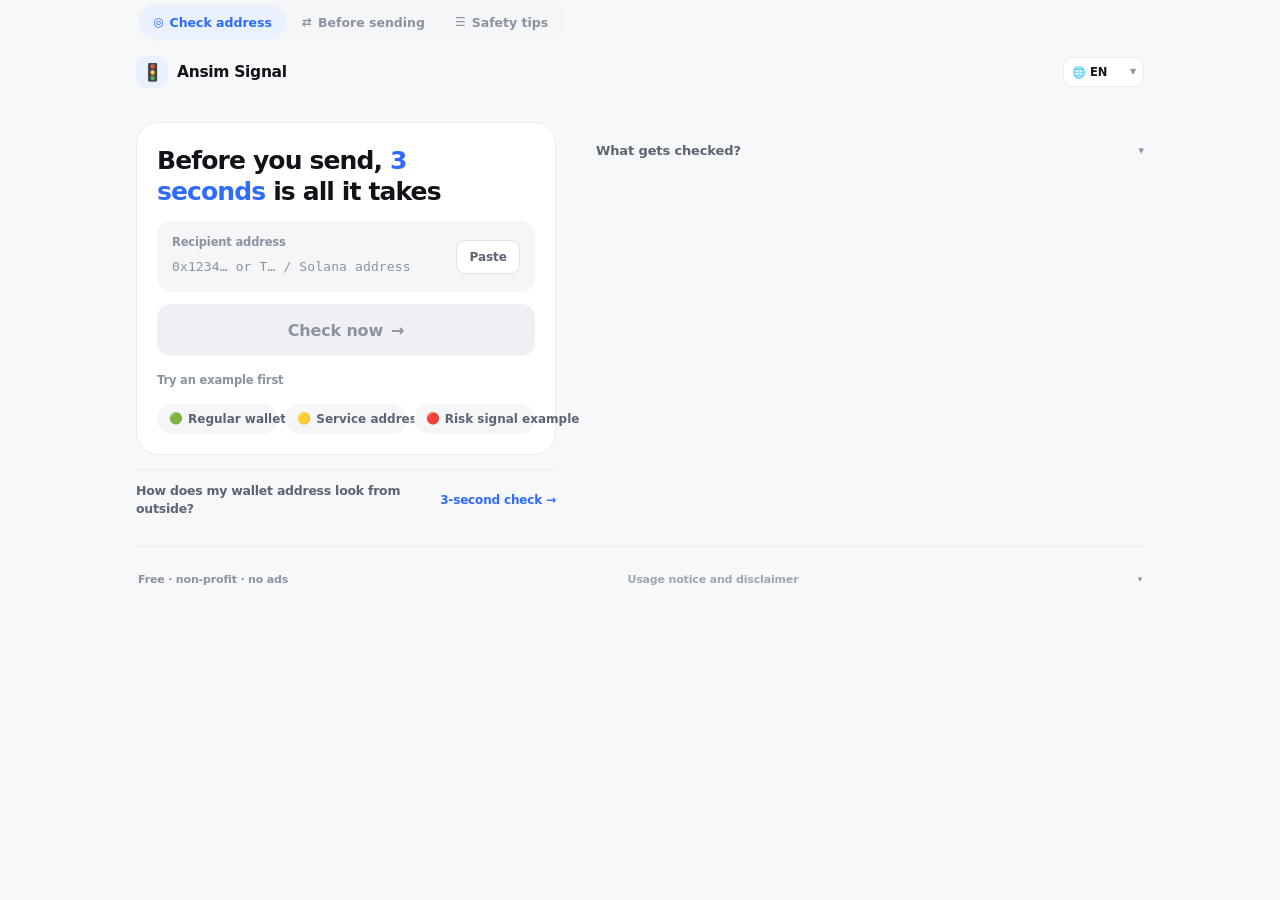
==== commit 25ec8f44: "안심랩 ansim-signal 정적 배포 (GitHub Pages 미러)" ====
--- a/index.html
+++ b/index.html
@@ -150,8 +150,8 @@
         }
       })();
     </script>
-    <script type="module" crossorigin src="./assets/index-CxUlGca5.js"></script>
-    <link rel="stylesheet" crossorigin href="./assets/index-C8yQCFBO.css">
+    <script type="module" crossorigin src="./assets/index-C5wrHF39.js"></script>
+    <link rel="stylesheet" crossorigin href="./assets/index-Dh5y3PlB.css">
   </head>
   <body>
     <noscript>
--- a/assets/index-Dh5y3PlB.css
+++ b/assets/index-Dh5y3PlB.css
@@ -0,0 +1 @@
+:root{color-scheme:light dark;--accent: #2f6bff;--accent-2: #5b8dff;--accent-ink: #ffffff;--accent-soft: #f0f4ff;--accent-line: #dce6fb;--ok: #0c9d63;--ok-soft: #eefaf4;--ok-line: #d3f0e2;--warn: #a86a00;--warn-soft: #fdf6e8;--warn-line: #f2e3c4;--bad: #cf3b3b;--bad-soft: #fdf0f0;--bad-line: #f4d7d7;--idle: #6b7480;--idle-soft: #f3f4f6;--bg: #f7f8fa;--bg-2: #f2f3f6;--card: #ffffff;--card-2: #fbfbfc;--slot: #f5f6f8;--slot-2: #eef0f3;--line: #eaecf0;--line-strong: #dfe3e9;--text: #101418;--sub: #5b6472;--mute: #8b93a0;--radius-xl: 22px;--radius-lg: 18px;--radius-md: 14px;--radius-sm: 10px;--tap: 48px;--shadow: 0 1px 2px rgba(16, 20, 24, .03);--shadow-lift: 0 1px 2px rgba(16, 20, 24, .04)}@media (prefers-color-scheme: dark){:root{--bg: #0b0c0e;--bg-2: #101114;--card: #141619;--card-2: #17191d;--slot: #1b1e22;--slot-2: #22262b;--line: #24272c;--line-strong: #2e3238;--text: #f1f3f5;--sub: #a0a7b1;--mute: #747c86;--ok: #3ed598;--ok-soft: #10241c;--ok-line: #1c3a2d;--warn: #f0b64a;--warn-soft: #241e12;--warn-line: #3b301b;--bad: #f07a72;--bad-soft: #281416;--bad-line: #432225;--idle-soft: #1c1f23;--accent-soft: #172234;--accent-line: #22303f}}*{box-sizing:border-box}html{background:var(--bg)}html,body,#root{min-height:100%}body{margin:0;color:var(--text);background:var(--bg);font-family:Pretendard,-apple-system,BlinkMacSystemFont,Apple SD Gothic Neo,Malgun Gothic,system-ui,Segoe UI,sans-serif;font-size:16px;line-height:1.5;letter-spacing:-.01em;-webkit-font-smoothing:antialiased;-webkit-tap-highlight-color:transparent}button{font-family:inherit;font-size:inherit;color:inherit;border:none;background:none;cursor:pointer}input,textarea,select{font-family:inherit;font-size:inherit;color:inherit}:focus-visible{outline:2px solid var(--accent);outline-offset:2px;border-radius:8px}.num{font-variant-numeric:tabular-nums;font-feature-settings:"tnum" 1}.sr-only{position:absolute;width:1px;height:1px;padding:0;margin:-1px;overflow:hidden;clip:rect(0,0,0,0);white-space:nowrap;border:0}.app{display:flex;flex-direction:column;max-width:1040px;min-height:100%;margin:0 auto;padding:0 16px calc(84px + env(safe-area-inset-bottom,0px))}.topbar{position:sticky;top:0;z-index:30;display:flex;align-items:center;justify-content:space-between;gap:10px;margin:0 -16px;padding:14px 16px 10px;background:var(--bg)}.brand{display:flex;align-items:center;gap:9px;min-width:0;flex:1 1 auto}.brand-logo{flex:none;display:grid;place-items:center;width:32px;height:32px;border-radius:10px;font-size:17px;line-height:1;background:var(--accent-soft)}.brand-text{display:flex;flex-direction:column;gap:0;min-width:0}.brand-name{font-size:15.5px;font-weight:800;letter-spacing:-.02em;line-height:1.2;white-space:nowrap;overflow:hidden;text-overflow:ellipsis}.brand-tag{display:none}.topbar-right{flex:none;display:flex;align-items:center;gap:8px}.lang-select{position:relative;display:inline-flex;align-items:center;gap:4px;height:30px;padding:0 6px 0 8px;border-radius:9px;background:var(--card);border:1px solid var(--line);font-size:12px;font-weight:700;color:var(--sub)}.lang-select .globe{font-size:11px;line-height:1;opacity:.7}.lang-select select{appearance:none;-webkit-appearance:none;border:0;background:transparent;padding:0 11px 0 0;font-size:11.5px;font-weight:700;color:var(--text);cursor:pointer}.lang-select select:focus{outline:none}.lang-select .caret{position:absolute;right:7px;top:50%;transform:translateY(-50%);font-size:8px;color:var(--mute);pointer-events:none}.lang-bar{display:flex;gap:2px;padding:3px;border-radius:999px;background:var(--slot)}.lang-chip{min-height:28px;padding:0 8px;border-radius:999px;font-size:11px;font-weight:700;color:var(--mute)}.lang-chip.is-on{background:var(--card);color:var(--text)}.stage{display:grid;grid-template-columns:minmax(0,1fr);gap:14px;align-items:start;padding-top:12px}@media (min-width: 980px){.stage{grid-template-columns:minmax(360px,420px) minmax(0,1fr);gap:40px;padding-top:24px}.stage-side,.stage-main{position:sticky;top:76px}}.screen{animation:rise .18s ease-out}@keyframes rise{0%{opacity:0;transform:translateY(5px)}to{opacity:1;transform:none}}.screen-head{margin:0 0 14px}.screen-head h1,.title{margin:0;font-size:25px;font-weight:800;letter-spacing:-.035em;line-height:1.24;text-wrap:balance}.title em{font-style:normal;color:var(--accent)}.subtitle{margin:6px 0 0;font-size:14px;line-height:1.5;color:var(--sub)}.kicker{display:inline-block;margin:0 0 6px;font-size:11px;font-weight:800;letter-spacing:.08em;text-transform:uppercase;color:var(--accent)}.kicker:before{content:none}.card{background:var(--card);border:1px solid var(--line);border-radius:var(--radius-lg);padding:18px;box-shadow:none}.card+.card{margin-top:12px}.card-title{margin:0 0 10px;font-size:14.5px;font-weight:800;letter-spacing:-.02em}.card-subtitle{margin:16px 0 8px;font-size:13px;font-weight:800}.card-lead{margin:0 0 10px;font-size:13px;line-height:1.6;color:var(--sub)}.card-soft,.card-foot{background:var(--card-2)}.card-alert{border-color:var(--bad-line)}.section-title{margin:18px 0 8px;font-size:14px;font-weight:800;letter-spacing:-.02em}.source-line{margin:8px 0 0;font-size:12px;line-height:1.6;color:var(--mute)}.trade{background:var(--card);border:1px solid var(--line);border-radius:var(--radius-xl);padding:20px}.trade:before{content:none}.trade-head,.step-label,.live-pill{display:none}.slot{position:relative;display:flex;align-items:center;gap:8px;padding:12px 14px;border-radius:var(--radius-md);background:var(--slot);border:1.5px solid transparent;transition:border-color .15s,box-shadow .15s}.slot:focus-within{border-color:var(--accent);background:var(--card);box-shadow:0 0 0 3px var(--accent-soft)}.slot.is-error{border-color:var(--bad)}.slot-body{flex:1;min-width:0;display:flex;flex-direction:column;gap:2px}.slot-label{font-size:11.5px;font-weight:700;color:var(--mute)}.slot-suffix{flex:none;font-size:15px;font-weight:700;color:var(--mute)}.slot-input{width:100%;border:0;background:transparent;padding:0;font-size:16px;font-weight:600;outline:none;min-height:26px;letter-spacing:.01em}.slot-input::placeholder{color:var(--mute);font-weight:500}.slot-input.mono{font-family:SFMono-Regular,ui-monospace,Menlo,Consolas,monospace;font-size:13px}.slot-btn{flex:none;min-height:34px;padding:0 12px;border-radius:9px;background:var(--card);border:1px solid var(--line-strong);font-size:12px;font-weight:700;color:var(--sub)}.amount-line{display:flex;align-items:baseline;justify-content:space-between;gap:8px}.big-number{font-size:28px;font-weight:800;letter-spacing:-.04em;line-height:1.1}.unit-chip{flex:none;padding:4px 9px;border-radius:999px;background:var(--slot);font-size:12px;font-weight:700}.chip-row{display:flex;flex-wrap:wrap;gap:6px}.chip{display:inline-flex;align-items:center;gap:5px;min-height:34px;padding:0 12px;border-radius:999px;border:1px solid var(--line);background:var(--card);color:var(--text);font-size:12.5px;font-weight:700;transition:border-color .14s,background .14s,color .14s}.chip.is-on{background:var(--accent);border-color:var(--accent);color:var(--accent-ink)}.chip.is-quiet{background:transparent;border-color:transparent;color:var(--mute);padding:0 6px}.chip:disabled{opacity:.45}.chip .chip-emoji{font-size:12px}.cta{display:flex;align-items:center;justify-content:center;gap:8px;width:100%;min-height:52px;margin-top:14px;padding:0 18px;border-radius:var(--radius-md);background:var(--accent);color:var(--accent-ink);font-size:16px;font-weight:800;letter-spacing:-.01em;transition:filter .14s}.cta:active:not(:disabled){filter:brightness(.94)}.cta:disabled{background:var(--slot-2);color:var(--mute);cursor:default}.cta.ghost{background:var(--slot);color:var(--text)}.cta.quiet{background:transparent;color:var(--sub);border:1px solid var(--line);min-height:44px;font-size:14px;margin-top:8px}.btn-row{display:flex;gap:8px;margin-top:10px}.btn-row>.cta{margin-top:0}.btn-row>.grow{flex:1}.big-button{display:flex;align-items:center;justify-content:center;gap:8px;width:100%;min-height:52px;margin-top:14px;padding:0 16px;border-radius:var(--radius-md);background:var(--accent);color:var(--accent-ink);font-size:16px;font-weight:800}.big-button.ghost{background:var(--slot);color:var(--text)}.big-button.neutral{background:var(--card);color:var(--text);border:1px solid var(--line)}.big-button:disabled{background:var(--slot-2);color:var(--mute)}.button-row{display:flex;gap:8px}.button-row>.big-button{flex:1;padding:0 10px;font-size:14.5px}.tile-grid{display:grid;grid-template-columns:repeat(2,minmax(0,1fr));gap:8px}.tile{display:flex;flex-direction:column;gap:2px;padding:13px 14px;border-radius:var(--radius-md);background:var(--card);border:1px solid var(--line)}.tile-label{font-size:11px;font-weight:700;color:var(--mute)}.tile-value{font-size:20px;font-weight:800;letter-spacing:-.03em;line-height:1.2}.tile-value.small{font-size:14px}.tile-foot{font-size:11px;color:var(--sub)}.tile.accent{background:var(--accent-soft);border-color:var(--accent-line)}.meter{position:relative;margin:8px 0 4px}.meter-track{position:relative;height:6px;border-radius:999px;background:var(--slot-2);overflow:hidden}.meter-track.zones{height:6px;background:linear-gradient(90deg,var(--ok) 0%,var(--ok) 34%,var(--warn) 44%,var(--warn) 64%,var(--bad) 74%,var(--bad) 100%);opacity:.9}.meter-track.soft .meter-fill{height:100%;border-radius:999px;background:var(--accent)}.meter-pin{position:absolute;top:50%;left:var(--pos, 50%);width:14px;height:14px;margin:-7px 0 0 -7px;border-radius:50%;background:var(--card);border:3px solid var(--text);transition:left .4s cubic-bezier(.22,1,.36,1)}.meter-labels{display:flex;justify-content:space-between;gap:6px;margin-top:6px;font-size:10.5px;font-weight:700;color:var(--mute)}.meter-labels span.is-on{color:var(--text)}.badge{display:inline-flex;align-items:center;gap:4px;padding:3px 9px;border-radius:999px;font-size:11px;font-weight:800;background:var(--slot);color:var(--sub);border:1px solid transparent}.badge.ok{background:var(--ok-soft);color:var(--ok)}.badge.warn{background:var(--warn-soft);color:var(--warn)}.badge.bad{background:var(--bad-soft);color:var(--bad)}.badge.idle{background:var(--idle-soft);color:var(--idle)}.badge.accent{background:var(--accent-soft);color:var(--accent)}.trust-line{display:none}.acc{border-top:1px solid var(--line)}.acc:first-of-type{border-top:none}.acc>summary{display:flex;align-items:center;justify-content:space-between;gap:10px;min-height:46px;padding:2px 0;font-size:13px;font-weight:700;letter-spacing:-.01em;color:var(--sub);cursor:pointer;list-style:none}.acc>summary::-webkit-details-marker{display:none}.acc>summary:after{content:"▾";flex:none;font-size:11px;color:var(--mute);transition:transform .16s}.acc[open]>summary:after{transform:rotate(180deg)}.acc-body{padding:2px 0 12px;font-size:13px;line-height:1.65;color:var(--sub)}.list{margin:0;padding:0;list-style:none}.row{display:flex;align-items:flex-start;justify-content:space-between;gap:12px;padding:10px 0;border-top:1px solid var(--line)}.row:first-child{border-top:none}.row-label{font-size:13px;color:var(--sub)}.row-value{font-size:13.5px;font-weight:800;text-align:right}.row-value.accent{color:var(--accent)}.dock{position:fixed;left:0;right:0;bottom:0;z-index:40;display:flex;justify-content:center;width:100%;padding:5px 8px calc(5px + env(safe-area-inset-bottom,0px));background:var(--card);border-top:1px solid var(--line)}.dock-inner{display:flex;width:100%;max-width:460px;gap:2px}.dock button{flex:1;display:flex;flex-direction:column;align-items:center;justify-content:center;gap:1px;min-height:46px;border-radius:10px;font-size:10.5px;font-weight:700;color:var(--mute)}.dock button .dock-icon{font-size:14px;line-height:1;font-weight:700}.dock button[aria-current=page]{color:var(--accent);background:var(--accent-soft)}@media (min-width: 980px){.app{padding-bottom:40px}.dock{position:static;order:-1;width:auto;padding:0;margin:2px 0 0;background:transparent;border-top:none;justify-content:flex-start}.dock-inner{width:auto;max-width:none;gap:2px;padding:3px;border-radius:999px;background:var(--slot)}.dock button{flex:0 0 auto;flex-direction:row;gap:6px;min-height:34px;padding:0 14px;border-radius:999px;font-size:12.5px}.dock button .dock-icon{font-size:12px}}.tabbar{position:fixed;left:0;right:0;bottom:0;z-index:40;display:flex;justify-content:center;padding:5px 8px calc(5px + env(safe-area-inset-bottom,0px));background:var(--card);border-top:1px solid var(--line)}.tabbar-inner{display:flex;width:100%;max-width:460px}.tab{flex:1;min-height:46px;display:flex;flex-direction:column;align-items:center;justify-content:center;gap:1px;border-radius:10px;font-size:10.5px;font-weight:700;color:var(--mute)}.tab[aria-current=page],.tab.is-active{background:var(--accent-soft);color:var(--accent)}.tab-icon{font-size:16px;line-height:1}.toast{position:fixed;left:50%;bottom:calc(74px + env(safe-area-inset-bottom,0px));transform:translate(-50%);z-index:60;max-width:calc(100% - 32px);padding:10px 16px;border-radius:10px;background:var(--text);color:var(--bg);font-size:13px;font-weight:700;text-align:center;animation:rise .16s ease-out}.legal-footer{margin:28px 0 0;padding:16px 2px 8px;border-top:1px solid var(--line);color:var(--mute);font-size:11px;line-height:1.65}.legal-badge{margin:0 0 6px;color:var(--sub);font-size:10.5px;font-weight:700}.legal-core{margin:0 0 6px;color:var(--mute)}.legal-note{margin:0 0 4px}.legal-source{margin:8px 0 2px}.legal-maker{margin:0}.disclaimer{margin:12px 0 0;padding:12px 14px;border-radius:var(--radius-md);background:var(--slot);font-size:11.5px;line-height:1.6;color:var(--sub)}.card-label{display:block;margin-bottom:6px;font-size:12px;font-weight:700;color:var(--sub)}.address-input{width:100%;min-height:50px;padding:0 14px;border:1px solid var(--line-strong);border-radius:var(--radius-md);background:var(--card);font-size:14.5px}.address-input:focus{outline:none;border-color:var(--accent);box-shadow:0 0 0 3px var(--accent-soft)}.address-input.is-error{border-color:var(--bad)}.hint{margin:6px 2px 0;font-size:12px;color:var(--mute);line-height:1.5}.hint.error{color:var(--bad);font-weight:700}.segment,.segmented{display:flex;gap:2px;padding:3px;border-radius:999px;background:var(--slot)}.segment button,.segmented .segment{flex:1;min-height:38px;border-radius:999px;font-size:13px;font-weight:700;color:var(--sub);display:flex;flex-direction:column;align-items:center;justify-content:center;gap:0}.segment button[aria-pressed=true],.segmented .segment.active{background:var(--card);color:var(--text);box-shadow:0 1px 2px #10141814}.segmented .segment strong{font-size:13px;font-weight:800}.segmented .segment span{font-size:10.5px;color:var(--mute)}.amount-row{display:flex;gap:8px;align-items:center}.amount-input{flex:1;min-height:54px;padding:0 14px;border:1px solid var(--line-strong);border-radius:var(--radius-md);background:var(--card);font-size:20px;font-weight:800;text-align:right;font-variant-numeric:tabular-nums}.amount-input:focus{outline:none;border-color:var(--accent);box-shadow:0 0 0 3px var(--accent-soft)}.amount-unit{min-width:48px;font-size:13px;font-weight:700;color:var(--sub)}.choice-list{display:flex;flex-direction:column;gap:7px}.choice{display:flex;align-items:center;gap:10px;width:100%;min-height:52px;padding:10px 13px;border-radius:var(--radius-md);border:1px solid var(--line);background:var(--card);text-align:left}.choice[aria-pressed=true]{border-color:var(--accent);background:var(--accent-soft)}.choice-radio{flex:none;width:18px;height:18px;border-radius:50%;border:2px solid var(--line-strong);display:grid;place-items:center}.choice[aria-pressed=true] .choice-radio{border-color:var(--accent)}.choice[aria-pressed=true] .choice-radio:after{content:"";width:8px;height:8px;border-radius:50%;background:var(--accent)}.choice-text{flex:1}.choice-label{font-size:14px;font-weight:700}.choice-hint{font-size:11.5px;color:var(--sub)}.summary-list{margin:0;padding:0}.summary-row{display:flex;justify-content:space-between;gap:12px;padding:11px 0;border-top:1px solid var(--line)}.summary-row:first-child{border-top:none;padding-top:0}.summary-label{color:var(--sub);font-size:13px}.summary-value{font-weight:800;font-size:13.5px;text-align:right;word-break:break-all}.summary-value.emphasis{color:var(--accent)}.memo-input{width:100%;min-height:76px;padding:12px 14px;border:1px solid var(--line-strong);border-radius:var(--radius-md);background:var(--card);font-size:14px;resize:none;line-height:1.55}.memo-input:focus{outline:none;border-color:var(--accent);box-shadow:0 0 0 3px var(--accent-soft)}.loading{display:flex;flex-direction:column;align-items:center;gap:10px;padding:26px 16px;text-align:center}.spinner{width:30px;height:30px;border-radius:50%;border:2.5px solid var(--slot-2);border-top-color:var(--accent);animation:spin .85s linear infinite}@keyframes spin{to{transform:rotate(360deg)}}.loading-text{font-size:14px;font-weight:800;margin:0}.loading-sub{font-size:12px;color:var(--sub);margin:0;line-height:1.5}.samples{margin-top:16px}.samples-title{margin:0 0 6px;font-size:11.5px;font-weight:700;color:var(--mute)}.sample-grid,.sample-row{display:flex;flex-wrap:wrap;gap:6px}.sample{display:inline-flex;align-items:center;gap:5px;white-space:nowrap;min-height:30px;padding:0 11px;border-radius:999px;background:var(--slot);border:1px solid transparent;font-size:12px;font-weight:700;color:var(--sub);text-align:left}.sample-emoji{font-size:11px;line-height:1}.sample-label{font-size:12px;font-weight:700}.sample-hint{display:none}.tip{padding:12px 0;border-top:1px solid var(--line)}.tip:first-child{border-top:none;padding-top:0}.tip-title{display:flex;gap:8px;font-size:14px;font-weight:800;line-height:1.45}.tip-body{margin:4px 0 0 26px;font-size:12.5px;color:var(--sub);line-height:1.6}.privacy-box{border-radius:var(--radius-lg);background:var(--slot);padding:16px 18px}.privacy-title{font-size:14px;font-weight:800}.privacy-list{margin:8px 0 0;padding-left:18px;font-size:12.5px;color:var(--sub);line-height:1.7}.chain-picker{margin-top:14px;padding-top:12px;border-top:1px solid var(--line)}.chain-picker-title{margin:0 0 8px;font-size:11.5px;font-weight:700;color:var(--mute)}.chain-chips,.chain-strip{display:flex;flex-wrap:wrap;gap:5px}.chain-chip{display:inline-flex;align-items:center;gap:4px;min-height:30px;padding:0 10px;border-radius:999px;border:1px solid var(--line);background:var(--card);color:var(--sub);font-size:12px;font-weight:700}.chain-chip.is-on{border-color:var(--accent);background:var(--accent-soft);color:var(--accent)}.chain-chip:disabled{opacity:.5}.chain-chip-unit{font-size:10px;font-weight:700;color:var(--mute)}.chain-chip.is-on .chain-chip-unit{color:var(--accent)}.chain-detected{display:flex;align-items:center;gap:6px;margin-top:10px;padding:8px 11px;border-radius:10px;background:var(--slot);color:var(--sub);font-size:12px;font-weight:700}.guide-link{display:flex;align-items:center;justify-content:space-between;gap:12px;margin:14px 0 0;padding:12px 0 0;border-top:1px solid var(--line);text-decoration:none;color:inherit}.guide-link-main{display:flex;flex-direction:column;gap:2px;min-width:0}.guide-link-title{font-size:12.5px;font-weight:700;line-height:1.45;letter-spacing:-.02em;color:var(--sub)}.guide-link-body{display:none}.guide-link-cta{flex:none;font-size:12px;font-weight:700;color:var(--accent);white-space:nowrap}@media (max-width: 380px){.guide-link{flex-direction:column;align-items:flex-start;gap:8px}}.side-panel{border-radius:var(--radius-lg);border:1px solid var(--line);background:var(--card);padding:16px}.side-panel+.side-panel{margin-top:10px}.aside-list{display:flex;flex-direction:column;gap:10px;margin:10px 0 0;padding:0;list-style:none}.aside-item{display:flex;gap:10px;align-items:flex-start}.aside-icon{flex:none;display:grid;place-items:center;width:30px;height:30px;border-radius:9px;background:var(--slot);font-size:14px}.aside-title{font-size:13px;font-weight:700;line-height:1.35}.aside-body{margin:1px 0 0;font-size:11.5px;color:var(--sub);line-height:1.5}.page-narrow{width:100%;max-width:600px;margin:0 auto;padding-top:12px}@media (max-width: 400px){.app{padding-left:14px;padding-right:14px}.topbar{margin:0 -14px;padding-left:14px;padding-right:14px}.screen-head h1,.title{font-size:22px}.trade{padding:18px}}@media (prefers-reduced-motion: reduce){*,*:before,*:after{animation:none!important;transition:none!important}}.legal-fold>summary{display:flex;align-items:center;justify-content:space-between;gap:10px;min-height:34px;list-style:none;cursor:pointer;font-size:11px;font-weight:700;color:var(--mute)}.legal-fold>summary::-webkit-details-marker{display:none}.legal-fold>summary:after{content:"▾";font-size:9px;color:var(--mute)}.legal-fold[open]>summary:after{transform:rotate(180deg)}.legal-fold-cta{font-weight:600;opacity:.8}.legal-body{padding:6px 0 4px}:root{--accent: #2f6bff;--accent-2: #6cb2ff;--accent-soft: #e9f1ff;--accent-line: #c6dafd;--glow: rgba(47, 107, 255, .13)}@media (prefers-color-scheme: dark){:root{--accent: #6ba7ff;--accent-2: #9cc9ff;--accent-ink: #06101f;--accent-soft: #132540;--accent-line: #26436c;--glow: rgba(70, 130, 255, .16)}}.check-card .title{margin:2px 0 6px}.check-card .subtitle{margin-bottom:14px}.check-card .cta{margin-top:12px}.sample-row{display:grid;grid-template-columns:repeat(3,minmax(0,1fr));gap:7px;margin-top:14px}.signal-panel{--tone: var(--ok);--tone-soft: var(--ok-soft);--tone-line: var(--ok-line);--tone-glow: rgba(12, 157, 99, .16);position:relative;overflow:hidden;padding:18px;border-radius:var(--radius-xl);border:1px solid var(--line);background:var(--card);animation:rise .2s ease-out}.signal-panel:before{content:none}.signal-panel.is-safe{--tone: var(--ok);--tone-soft: var(--ok-soft);--tone-line: var(--ok-line);--tone-glow: rgba(12, 157, 99, .18)}.signal-panel.is-caution{--tone: var(--warn);--tone-soft: var(--warn-soft);--tone-line: var(--warn-line);--tone-glow: rgba(184, 116, 0, .16)}.signal-panel.is-danger{--tone: var(--bad);--tone-soft: var(--bad-soft);--tone-line: var(--bad-line);--tone-glow: rgba(220, 58, 58, .18)}.signal-panel.is-unknown{--tone: var(--idle);--tone-soft: var(--idle-soft);--tone-line: var(--line);--tone-glow: rgba(107, 118, 134, .12)}.signal-top{position:relative;display:flex;align-items:center;gap:14px}.signal-orb{flex:none;display:grid;place-items:center;width:64px;height:64px;border-radius:20px;background:var(--tone-soft);border:1px solid var(--tone-line);font-size:34px;line-height:1}.signal-tag{display:inline-flex;align-items:center;gap:5px;padding:3px 10px;border-radius:999px;background:var(--tone-soft);color:var(--tone);border:1px solid var(--tone-line);font-size:11.5px;font-weight:850;letter-spacing:.02em}.signal-headline{margin:5px 0 3px;font-size:20px;font-weight:850;letter-spacing:-.035em;line-height:1.3;text-wrap:balance}.signal-action{margin:0;font-size:13px;line-height:1.6;color:var(--sub)}.signal-meta{position:relative;margin:14px 0 0;padding-top:12px;border-top:1px solid var(--line);font-size:11.5px;color:var(--mute);font-variant-numeric:tabular-nums;word-break:break-all}.gauge-block{position:relative;margin-top:14px}.gauge-head{display:flex;align-items:baseline;justify-content:space-between;gap:8px;font-size:11.5px;font-weight:800;color:var(--sub)}.gauge-note{margin:7px 0 0;font-size:11px;color:var(--mute);line-height:1.5}.check-chips{display:grid;grid-template-columns:minmax(0,1fr);gap:6px;margin-top:12px}@media (min-width: 700px){.check-chips{grid-template-columns:repeat(2,minmax(0,1fr))}}.check-chip{display:flex;align-items:flex-start;gap:8px;padding:9px 11px;border-radius:11px;background:var(--slot);border:1px solid var(--line);font-size:12.5px;font-weight:700;line-height:1.4}.check-chip .dot{flex:none;width:7px;height:7px;margin-top:5px;border-radius:50%;background:var(--idle)}.check-chip.is-danger{background:var(--bad-soft);border-color:var(--bad-line);color:var(--bad)}.check-chip.is-danger .dot{background:var(--bad)}.check-chip.is-caution{background:var(--warn-soft);border-color:var(--warn-line);color:var(--warn)}.check-chip.is-caution .dot{background:var(--warn)}.check-chip.is-safe{background:var(--ok-soft);border-color:var(--ok-line);color:var(--ok)}.check-chip.is-safe .dot{background:var(--ok)}.result-actions{display:grid;grid-template-columns:1fr 1.25fr;gap:8px;margin-top:14px}.findings{margin:0;padding:0;list-style:none}.finding{display:flex;gap:10px;padding:11px 0;border-top:1px solid var(--line)}.finding:first-child{border-top:none;padding-top:2px}.finding-icon{flex:none;font-size:16px;line-height:1.4}.finding-title{font-size:13.5px;font-weight:800;line-height:1.45}.finding-detail{margin:2px 0 0;font-size:12.5px;color:var(--sub);line-height:1.55}.source-dots{display:flex;flex-wrap:wrap;gap:6px;margin-top:10px}.source-dot{display:inline-flex;align-items:center;gap:4px;padding:4px 9px;border-radius:999px;background:var(--slot);border:1px solid var(--line);font-size:11px;font-weight:700;color:var(--sub)}.source-dot.ok{color:var(--ok);border-color:var(--ok-line);background:var(--ok-soft)}.source-dot.fail{color:var(--mute)}.scan-steps{display:flex;flex-direction:column;gap:7px;margin-top:14px}.step-skel{height:12px;border-radius:999px;background:var(--slot);overflow:hidden;position:relative}.step-skel:after{content:"";position:absolute;inset:0;background:linear-gradient(90deg,transparent,var(--accent-soft),transparent);animation:sweep 1.4s linear infinite}.step-skel:nth-child(2){width:72%}.step-skel:nth-child(3){width:88%}@keyframes sweep{0%{transform:translate(-100%)}to{transform:translate(100%)}}.summary-list .summary-row{padding:11px 0}
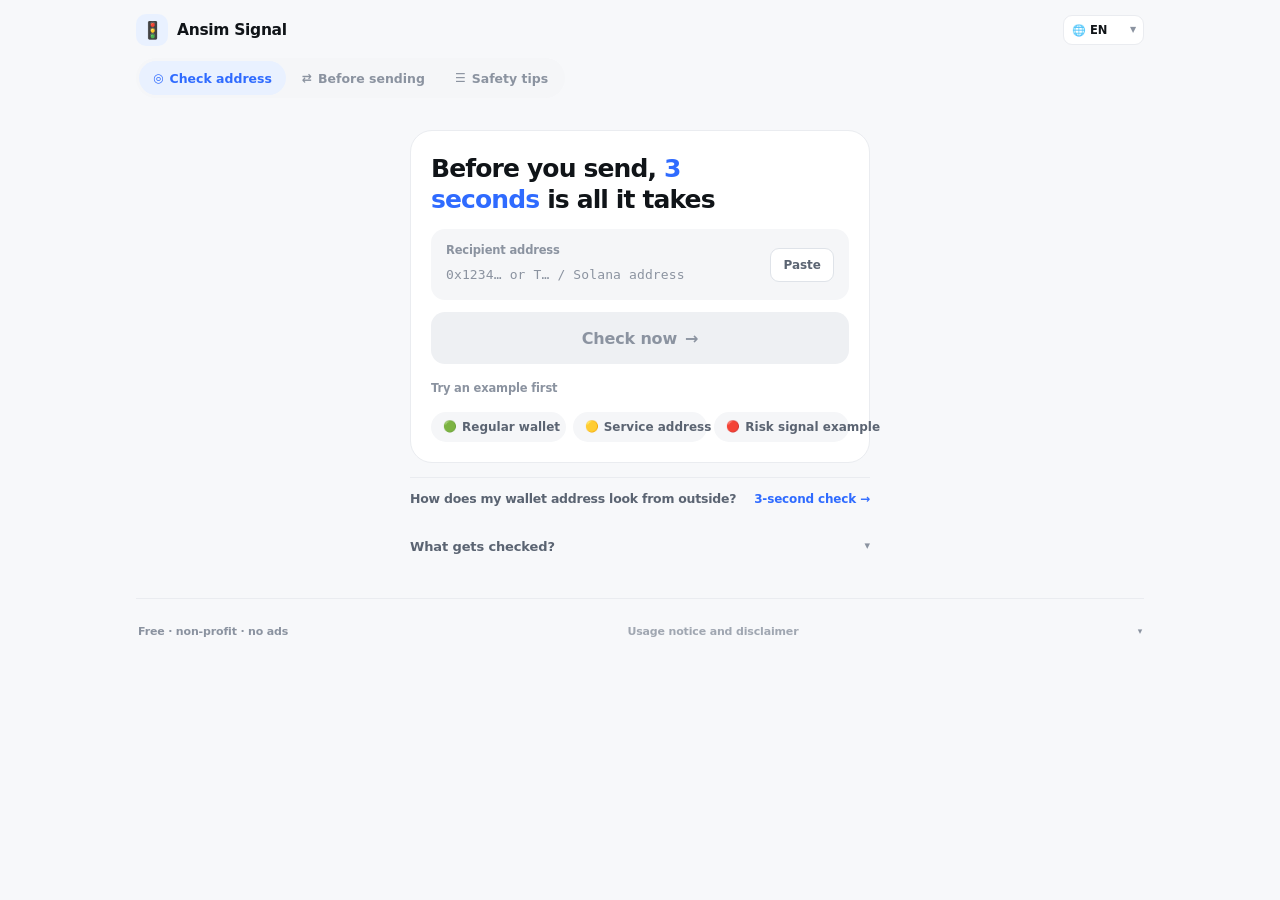
==== commit 0aae052e: "안심랩 ansim-signal 정적 배포 (GitHub Pages 미러)" ====
--- a/index.html
+++ b/index.html
@@ -150,8 +150,8 @@
         }
       })();
     </script>
-    <script type="module" crossorigin src="./assets/index-C5wrHF39.js"></script>
-    <link rel="stylesheet" crossorigin href="./assets/index-Dh5y3PlB.css">
+    <script type="module" crossorigin src="./assets/index-CzzX72z7.js"></script>
+    <link rel="stylesheet" crossorigin href="./assets/index-NA2QBB94.css">
   </head>
   <body>
     <noscript>
--- a/assets/index-NA2QBB94.css
+++ b/assets/index-NA2QBB94.css
@@ -0,0 +1 @@
+:root{color-scheme:light dark;--accent: #2f6bff;--accent-2: #5b8dff;--accent-ink: #ffffff;--accent-soft: #f0f4ff;--accent-line: #dce6fb;--ok: #0c9d63;--ok-soft: #eefaf4;--ok-line: #d3f0e2;--warn: #a86a00;--warn-soft: #fdf6e8;--warn-line: #f2e3c4;--bad: #cf3b3b;--bad-soft: #fdf0f0;--bad-line: #f4d7d7;--idle: #6b7480;--idle-soft: #f3f4f6;--bg: #f7f8fa;--bg-2: #f2f3f6;--card: #ffffff;--card-2: #fbfbfc;--slot: #f5f6f8;--slot-2: #eef0f3;--line: #eaecf0;--line-strong: #dfe3e9;--text: #101418;--sub: #5b6472;--mute: #8b93a0;--radius-xl: 22px;--radius-lg: 18px;--radius-md: 14px;--radius-sm: 10px;--tap: 48px;--shadow: 0 1px 2px rgba(16, 20, 24, .03);--shadow-lift: 0 1px 2px rgba(16, 20, 24, .04)}@media (prefers-color-scheme: dark){:root{--bg: #0b0c0e;--bg-2: #101114;--card: #141619;--card-2: #17191d;--slot: #1b1e22;--slot-2: #22262b;--line: #24272c;--line-strong: #2e3238;--text: #f1f3f5;--sub: #a0a7b1;--mute: #747c86;--ok: #3ed598;--ok-soft: #10241c;--ok-line: #1c3a2d;--warn: #f0b64a;--warn-soft: #241e12;--warn-line: #3b301b;--bad: #f07a72;--bad-soft: #281416;--bad-line: #432225;--idle-soft: #1c1f23;--accent-soft: #172234;--accent-line: #22303f}}*{box-sizing:border-box}html{background:var(--bg)}html,body,#root{min-height:100%}body{margin:0;color:var(--text);background:var(--bg);font-family:Pretendard,-apple-system,BlinkMacSystemFont,Apple SD Gothic Neo,Malgun Gothic,system-ui,Segoe UI,sans-serif;font-size:16px;line-height:1.5;letter-spacing:-.01em;-webkit-font-smoothing:antialiased;-webkit-tap-highlight-color:transparent}button{font-family:inherit;font-size:inherit;color:inherit;border:none;background:none;cursor:pointer}input,textarea,select{font-family:inherit;font-size:inherit;color:inherit}:focus-visible{outline:2px solid var(--accent);outline-offset:2px;border-radius:8px}.num{font-variant-numeric:tabular-nums;font-feature-settings:"tnum" 1}.sr-only{position:absolute;width:1px;height:1px;padding:0;margin:-1px;overflow:hidden;clip:rect(0,0,0,0);white-space:nowrap;border:0}.app{display:flex;flex-direction:column;max-width:1040px;min-height:100%;margin:0 auto;padding:0 16px calc(84px + env(safe-area-inset-bottom,0px))}.topbar{position:sticky;top:0;z-index:30;display:flex;align-items:center;justify-content:space-between;gap:10px;margin:0 -16px;padding:14px 16px 10px;background:var(--bg)}.brand{display:flex;align-items:center;gap:9px;min-width:0;flex:1 1 auto}.brand-logo{flex:none;display:grid;place-items:center;width:32px;height:32px;border-radius:10px;font-size:17px;line-height:1;background:var(--accent-soft)}.brand-text{display:flex;flex-direction:column;gap:0;min-width:0}.brand-name{font-size:15.5px;font-weight:800;letter-spacing:-.02em;line-height:1.2;white-space:nowrap;overflow:hidden;text-overflow:ellipsis}.brand-tag{display:none}.topbar-right{flex:none;display:flex;align-items:center;gap:8px}.lang-select{position:relative;display:inline-flex;align-items:center;gap:4px;height:30px;padding:0 6px 0 8px;border-radius:9px;background:var(--card);border:1px solid var(--line);font-size:12px;font-weight:700;color:var(--sub)}.lang-select .globe{font-size:11px;line-height:1;opacity:.7}.lang-select select{appearance:none;-webkit-appearance:none;border:0;background:transparent;padding:0 11px 0 0;font-size:11.5px;font-weight:700;color:var(--text);cursor:pointer}.lang-select select:focus{outline:none}.lang-select .caret{position:absolute;right:7px;top:50%;transform:translateY(-50%);font-size:8px;color:var(--mute);pointer-events:none}.lang-bar{display:flex;gap:2px;padding:3px;border-radius:999px;background:var(--slot)}.lang-chip{min-height:28px;padding:0 8px;border-radius:999px;font-size:11px;font-weight:700;color:var(--mute)}.lang-chip.is-on{background:var(--card);color:var(--text)}.stage{display:grid;grid-template-columns:minmax(0,1fr);gap:14px;align-items:start;padding-top:12px}@media (min-width: 980px){.stage.is-single{grid-template-columns:minmax(0,460px);justify-content:center;gap:10px;padding-top:32px}.stage{grid-template-columns:minmax(360px,420px) minmax(0,1fr);gap:40px;padding-top:24px}.stage-side,.stage-main{position:sticky;top:76px}}.screen{animation:rise .18s ease-out}@keyframes rise{0%{opacity:0;transform:translateY(5px)}to{opacity:1;transform:none}}.screen-head{margin:0 0 14px}.screen-head h1,.title{margin:0;font-size:25px;font-weight:800;letter-spacing:-.035em;line-height:1.24;text-wrap:balance}.title em{font-style:normal;color:var(--accent)}.subtitle{margin:6px 0 0;font-size:14px;line-height:1.5;color:var(--sub)}.kicker{display:inline-block;margin:0 0 6px;font-size:11px;font-weight:800;letter-spacing:.08em;text-transform:uppercase;color:var(--accent)}.kicker:before{content:none}.card{background:var(--card);border:1px solid var(--line);border-radius:var(--radius-lg);padding:18px;box-shadow:none}.card+.card{margin-top:12px}.card-title{margin:0 0 10px;font-size:14.5px;font-weight:800;letter-spacing:-.02em}.card-subtitle{margin:16px 0 8px;font-size:13px;font-weight:800}.card-lead{margin:0 0 10px;font-size:13px;line-height:1.6;color:var(--sub)}.card-soft,.card-foot{background:var(--card-2)}.card-alert{border-color:var(--bad-line)}.section-title{margin:18px 0 8px;font-size:14px;font-weight:800;letter-spacing:-.02em}.source-line{margin:8px 0 0;font-size:12px;line-height:1.6;color:var(--mute)}.trade{background:var(--card);border:1px solid var(--line);border-radius:var(--radius-xl);padding:20px}.trade:before{content:none}.trade-head,.step-label,.live-pill{display:none}.slot{position:relative;display:flex;align-items:center;gap:8px;padding:12px 14px;border-radius:var(--radius-md);background:var(--slot);border:1.5px solid transparent;transition:border-color .15s,box-shadow .15s}.slot:focus-within{border-color:var(--accent);background:var(--card);box-shadow:0 0 0 3px var(--accent-soft)}.slot.is-error{border-color:var(--bad)}.slot-body{flex:1;min-width:0;display:flex;flex-direction:column;gap:2px}.slot-label{font-size:11.5px;font-weight:700;color:var(--mute)}.slot-suffix{flex:none;font-size:15px;font-weight:700;color:var(--mute)}.slot-input{width:100%;border:0;background:transparent;padding:0;font-size:16px;font-weight:600;outline:none;min-height:26px;letter-spacing:.01em}.slot-input::placeholder{color:var(--mute);font-weight:500}.slot-input.mono{font-family:SFMono-Regular,ui-monospace,Menlo,Consolas,monospace;font-size:13px}.slot-btn{flex:none;min-height:34px;padding:0 12px;border-radius:9px;background:var(--card);border:1px solid var(--line-strong);font-size:12px;font-weight:700;color:var(--sub)}.amount-line{display:flex;align-items:baseline;justify-content:space-between;gap:8px}.big-number{font-size:28px;font-weight:800;letter-spacing:-.04em;line-height:1.1}.unit-chip{flex:none;padding:4px 9px;border-radius:999px;background:var(--slot);font-size:12px;font-weight:700}.chip-row{display:flex;flex-wrap:wrap;gap:6px}.chip{display:inline-flex;align-items:center;gap:5px;min-height:34px;padding:0 12px;border-radius:999px;border:1px solid var(--line);background:var(--card);color:var(--text);font-size:12.5px;font-weight:700;transition:border-color .14s,background .14s,color .14s}.chip.is-on{background:var(--accent);border-color:var(--accent);color:var(--accent-ink)}.chip.is-quiet{background:transparent;border-color:transparent;color:var(--mute);padding:0 6px}.chip:disabled{opacity:.45}.chip .chip-emoji{font-size:12px}.cta{display:flex;align-items:center;justify-content:center;gap:8px;width:100%;min-height:52px;margin-top:14px;padding:0 18px;border-radius:var(--radius-md);background:var(--accent);color:var(--accent-ink);font-size:16px;font-weight:800;letter-spacing:-.01em;transition:filter .14s}.cta:active:not(:disabled){filter:brightness(.94)}.cta:disabled{background:var(--slot-2);color:var(--mute);cursor:default}.cta.ghost{background:var(--slot);color:var(--text)}.cta.quiet{background:transparent;color:var(--sub);border:1px solid var(--line);min-height:44px;font-size:14px;margin-top:8px}.btn-row{display:flex;gap:8px;margin-top:10px}.btn-row>.cta{margin-top:0}.btn-row>.grow{flex:1}.big-button{display:flex;align-items:center;justify-content:center;gap:8px;width:100%;min-height:52px;margin-top:14px;padding:0 16px;border-radius:var(--radius-md);background:var(--accent);color:var(--accent-ink);font-size:16px;font-weight:800}.big-button.ghost{background:var(--slot);color:var(--text)}.big-button.neutral{background:var(--card);color:var(--text);border:1px solid var(--line)}.big-button:disabled{background:var(--slot-2);color:var(--mute)}.button-row{display:flex;gap:8px}.button-row>.big-button{flex:1;padding:0 10px;font-size:14.5px}.tile-grid{display:grid;grid-template-columns:repeat(2,minmax(0,1fr));gap:8px}.tile{display:flex;flex-direction:column;gap:2px;padding:13px 14px;border-radius:var(--radius-md);background:var(--card);border:1px solid var(--line)}.tile-label{font-size:11px;font-weight:700;color:var(--mute)}.tile-value{font-size:20px;font-weight:800;letter-spacing:-.03em;line-height:1.2}.tile-value.small{font-size:14px}.tile-foot{font-size:11px;color:var(--sub)}.tile.accent{background:var(--accent-soft);border-color:var(--accent-line)}.meter{position:relative;margin:8px 0 4px}.meter-track{position:relative;height:6px;border-radius:999px;background:var(--slot-2);overflow:hidden}.meter-track.zones{height:6px;background:linear-gradient(90deg,var(--ok) 0%,var(--ok) 34%,var(--warn) 44%,var(--warn) 64%,var(--bad) 74%,var(--bad) 100%);opacity:.9}.meter-track.soft .meter-fill{height:100%;border-radius:999px;background:var(--accent)}.meter-pin{position:absolute;top:50%;left:var(--pos, 50%);width:14px;height:14px;margin:-7px 0 0 -7px;border-radius:50%;background:var(--card);border:3px solid var(--text);transition:left .4s cubic-bezier(.22,1,.36,1)}.meter-labels{display:flex;justify-content:space-between;gap:6px;margin-top:6px;font-size:10.5px;font-weight:700;color:var(--mute)}.meter-labels span.is-on{color:var(--text)}.badge{display:inline-flex;align-items:center;gap:4px;padding:3px 9px;border-radius:999px;font-size:11px;font-weight:800;background:var(--slot);color:var(--sub);border:1px solid transparent}.badge.ok{background:var(--ok-soft);color:var(--ok)}.badge.warn{background:var(--warn-soft);color:var(--warn)}.badge.bad{background:var(--bad-soft);color:var(--bad)}.badge.idle{background:var(--idle-soft);color:var(--idle)}.badge.accent{background:var(--accent-soft);color:var(--accent)}.trust-line{display:none}.acc{border-top:1px solid var(--line)}.acc:first-of-type{border-top:none}.acc>summary{display:flex;align-items:center;justify-content:space-between;gap:10px;min-height:46px;padding:2px 0;font-size:13px;font-weight:700;letter-spacing:-.01em;color:var(--sub);cursor:pointer;list-style:none}.acc>summary::-webkit-details-marker{display:none}.acc>summary:after{content:"▾";flex:none;font-size:11px;color:var(--mute);transition:transform .16s}.acc[open]>summary:after{transform:rotate(180deg)}.acc-body{padding:2px 0 12px;font-size:13px;line-height:1.65;color:var(--sub)}.list{margin:0;padding:0;list-style:none}.row{display:flex;align-items:flex-start;justify-content:space-between;gap:12px;padding:10px 0;border-top:1px solid var(--line)}.row:first-child{border-top:none}.row-label{font-size:13px;color:var(--sub)}.row-value{font-size:13.5px;font-weight:800;text-align:right}.row-value.accent{color:var(--accent)}.dock{position:fixed;left:0;right:0;bottom:0;z-index:40;display:flex;justify-content:center;width:100%;padding:5px 8px calc(5px + env(safe-area-inset-bottom,0px));background:var(--card);border-top:1px solid var(--line)}.dock-inner{display:flex;width:100%;max-width:460px;gap:2px}.dock button{flex:1;display:flex;flex-direction:column;align-items:center;justify-content:center;gap:1px;min-height:46px;border-radius:10px;font-size:10.5px;font-weight:700;color:var(--mute)}.dock button .dock-icon{font-size:14px;line-height:1;font-weight:700}.dock button[aria-current=page]{color:var(--accent);background:var(--accent-soft)}@media (min-width: 980px){.app{padding-bottom:40px}.topbar{order:-2}.dock{position:static;order:-1;width:auto;padding:0;margin:2px 0 0;background:transparent;border-top:none;justify-content:flex-start}.dock-inner{width:auto;max-width:none;gap:2px;padding:3px;border-radius:999px;background:var(--slot)}.dock button{flex:0 0 auto;flex-direction:row;gap:6px;min-height:34px;padding:0 14px;border-radius:999px;font-size:12.5px}.dock button .dock-icon{font-size:12px}}.tabbar{position:fixed;left:0;right:0;bottom:0;z-index:40;display:flex;justify-content:center;padding:5px 8px calc(5px + env(safe-area-inset-bottom,0px));background:var(--card);border-top:1px solid var(--line)}.tabbar-inner{display:flex;width:100%;max-width:460px}.tab{flex:1;min-height:46px;display:flex;flex-direction:column;align-items:center;justify-content:center;gap:1px;border-radius:10px;font-size:10.5px;font-weight:700;color:var(--mute)}.tab[aria-current=page],.tab.is-active{background:var(--accent-soft);color:var(--accent)}.tab-icon{font-size:16px;line-height:1}.toast{position:fixed;left:50%;bottom:calc(74px + env(safe-area-inset-bottom,0px));transform:translate(-50%);z-index:60;max-width:calc(100% - 32px);padding:10px 16px;border-radius:10px;background:var(--text);color:var(--bg);font-size:13px;font-weight:700;text-align:center;animation:rise .16s ease-out}.legal-footer{margin:28px 0 0;padding:16px 2px 8px;border-top:1px solid var(--line);color:var(--mute);font-size:11px;line-height:1.65}.legal-badge{margin:0 0 6px;color:var(--sub);font-size:10.5px;font-weight:700}.legal-core{margin:0 0 6px;color:var(--mute)}.legal-note{margin:0 0 4px}.legal-source{margin:8px 0 2px}.legal-maker{margin:0}.disclaimer{margin:12px 0 0;padding:12px 14px;border-radius:var(--radius-md);background:var(--slot);font-size:11.5px;line-height:1.6;color:var(--sub)}.card-label{display:block;margin-bottom:6px;font-size:12px;font-weight:700;color:var(--sub)}.address-input{width:100%;min-height:50px;padding:0 14px;border:1px solid var(--line-strong);border-radius:var(--radius-md);background:var(--card);font-size:14.5px}.address-input:focus{outline:none;border-color:var(--accent);box-shadow:0 0 0 3px var(--accent-soft)}.address-input.is-error{border-color:var(--bad)}.hint{margin:6px 2px 0;font-size:12px;color:var(--mute);line-height:1.5}.hint.error{color:var(--bad);font-weight:700}.segment,.segmented{display:flex;gap:2px;padding:3px;border-radius:999px;background:var(--slot)}.segment button,.segmented .segment{flex:1;min-height:38px;border-radius:999px;font-size:13px;font-weight:700;color:var(--sub);display:flex;flex-direction:column;align-items:center;justify-content:center;gap:0}.segment button[aria-pressed=true],.segmented .segment.active{background:var(--card);color:var(--text);box-shadow:0 1px 2px #10141814}.segmented .segment strong{font-size:13px;font-weight:800}.segmented .segment span{font-size:10.5px;color:var(--mute)}.amount-row{display:flex;gap:8px;align-items:center}.amount-input{flex:1;min-height:54px;padding:0 14px;border:1px solid var(--line-strong);border-radius:var(--radius-md);background:var(--card);font-size:20px;font-weight:800;text-align:right;font-variant-numeric:tabular-nums}.amount-input:focus{outline:none;border-color:var(--accent);box-shadow:0 0 0 3px var(--accent-soft)}.amount-unit{min-width:48px;font-size:13px;font-weight:700;color:var(--sub)}.choice-list{display:flex;flex-direction:column;gap:7px}.choice{display:flex;align-items:center;gap:10px;width:100%;min-height:52px;padding:10px 13px;border-radius:var(--radius-md);border:1px solid var(--line);background:var(--card);text-align:left}.choice[aria-pressed=true]{border-color:var(--accent);background:var(--accent-soft)}.choice-radio{flex:none;width:18px;height:18px;border-radius:50%;border:2px solid var(--line-strong);display:grid;place-items:center}.choice[aria-pressed=true] .choice-radio{border-color:var(--accent)}.choice[aria-pressed=true] .choice-radio:after{content:"";width:8px;height:8px;border-radius:50%;background:var(--accent)}.choice-text{flex:1}.choice-label{font-size:14px;font-weight:700}.choice-hint{font-size:11.5px;color:var(--sub)}.summary-list{margin:0;padding:0}.summary-row{display:flex;justify-content:space-between;gap:12px;padding:11px 0;border-top:1px solid var(--line)}.summary-row:first-child{border-top:none;padding-top:0}.summary-label{color:var(--sub);font-size:13px}.summary-value{font-weight:800;font-size:13.5px;text-align:right;word-break:break-all}.summary-value.emphasis{color:var(--accent)}.memo-input{width:100%;min-height:76px;padding:12px 14px;border:1px solid var(--line-strong);border-radius:var(--radius-md);background:var(--card);font-size:14px;resize:none;line-height:1.55}.memo-input:focus{outline:none;border-color:var(--accent);box-shadow:0 0 0 3px var(--accent-soft)}.loading{display:flex;flex-direction:column;align-items:center;gap:10px;padding:26px 16px;text-align:center}.spinner{width:30px;height:30px;border-radius:50%;border:2.5px solid var(--slot-2);border-top-color:var(--accent);animation:spin .85s linear infinite}@keyframes spin{to{transform:rotate(360deg)}}.loading-text{font-size:14px;font-weight:800;margin:0}.loading-sub{font-size:12px;color:var(--sub);margin:0;line-height:1.5}.samples{margin-top:16px}.samples-title{margin:0 0 6px;font-size:11.5px;font-weight:700;color:var(--mute)}.sample-grid,.sample-row{display:flex;flex-wrap:wrap;gap:6px}.sample{display:inline-flex;align-items:center;gap:5px;white-space:nowrap;min-height:30px;padding:0 11px;border-radius:999px;background:var(--slot);border:1px solid transparent;font-size:12px;font-weight:700;color:var(--sub);text-align:left}.sample-emoji{font-size:11px;line-height:1}.sample-label{font-size:12px;font-weight:700}.sample-hint{display:none}.tip{padding:12px 0;border-top:1px solid var(--line)}.tip:first-child{border-top:none;padding-top:0}.tip-title{display:flex;gap:8px;font-size:14px;font-weight:800;line-height:1.45}.tip-body{margin:4px 0 0 26px;font-size:12.5px;color:var(--sub);line-height:1.6}.privacy-box{border-radius:var(--radius-lg);background:var(--slot);padding:16px 18px}.privacy-title{font-size:14px;font-weight:800}.privacy-list{margin:8px 0 0;padding-left:18px;font-size:12.5px;color:var(--sub);line-height:1.7}.chain-picker{margin-top:14px;padding-top:12px;border-top:1px solid var(--line)}.chain-picker-title{margin:0 0 8px;font-size:11.5px;font-weight:700;color:var(--mute)}.chain-chips,.chain-strip{display:flex;flex-wrap:wrap;gap:5px}.chain-chip{display:inline-flex;align-items:center;gap:4px;min-height:30px;padding:0 10px;border-radius:999px;border:1px solid var(--line);background:var(--card);color:var(--sub);font-size:12px;font-weight:700}.chain-chip.is-on{border-color:var(--accent);background:var(--accent-soft);color:var(--accent)}.chain-chip:disabled{opacity:.5}.chain-chip-unit{font-size:10px;font-weight:700;color:var(--mute)}.chain-chip.is-on .chain-chip-unit{color:var(--accent)}.chain-detected{display:flex;align-items:center;gap:6px;margin-top:10px;padding:8px 11px;border-radius:10px;background:var(--slot);color:var(--sub);font-size:12px;font-weight:700}.guide-link{display:flex;align-items:center;justify-content:space-between;gap:12px;margin:14px 0 0;padding:12px 0 0;border-top:1px solid var(--line);text-decoration:none;color:inherit}.guide-link-main{display:flex;flex-direction:column;gap:2px;min-width:0}.guide-link-title{font-size:12.5px;font-weight:700;line-height:1.45;letter-spacing:-.02em;color:var(--sub)}.guide-link-body{display:none}.guide-link-cta{flex:none;font-size:12px;font-weight:700;color:var(--accent);white-space:nowrap}@media (max-width: 380px){.guide-link{flex-direction:column;align-items:flex-start;gap:8px}}.side-panel{border-radius:var(--radius-lg);border:1px solid var(--line);background:var(--card);padding:16px}.side-panel+.side-panel{margin-top:10px}.aside-list{display:flex;flex-direction:column;gap:10px;margin:10px 0 0;padding:0;list-style:none}.aside-item{display:flex;gap:10px;align-items:flex-start}.aside-icon{flex:none;display:grid;place-items:center;width:30px;height:30px;border-radius:9px;background:var(--slot);font-size:14px}.aside-title{font-size:13px;font-weight:700;line-height:1.35}.aside-body{margin:1px 0 0;font-size:11.5px;color:var(--sub);line-height:1.5}.page-narrow{width:100%;max-width:600px;margin:0 auto;padding-top:12px}@media (max-width: 400px){.app{padding-left:14px;padding-right:14px}.topbar{margin:0 -14px;padding-left:14px;padding-right:14px}.screen-head h1,.title{font-size:22px}.trade{padding:18px}}@media (prefers-reduced-motion: reduce){*,*:before,*:after{animation:none!important;transition:none!important}}.legal-fold>summary{display:flex;align-items:center;justify-content:space-between;gap:10px;min-height:34px;list-style:none;cursor:pointer;font-size:11px;font-weight:700;color:var(--mute)}.legal-fold>summary::-webkit-details-marker{display:none}.legal-fold>summary:after{content:"▾";font-size:9px;color:var(--mute)}.legal-fold[open]>summary:after{transform:rotate(180deg)}.legal-fold-cta{font-weight:600;opacity:.8}.legal-body{padding:6px 0 4px}.fineprint{margin:16px 0 0}.fineprint .disclaimer{margin:0;padding:0;background:none;border:none;font-size:10.5px;line-height:1.6;color:var(--mute)}.fineprint .disclaimer-badge{display:none}:root{--accent: #2f6bff;--accent-2: #6cb2ff;--accent-soft: #e9f1ff;--accent-line: #c6dafd;--glow: rgba(47, 107, 255, .13)}@media (prefers-color-scheme: dark){:root{--accent: #6ba7ff;--accent-2: #9cc9ff;--accent-ink: #06101f;--accent-soft: #132540;--accent-line: #26436c;--glow: rgba(70, 130, 255, .16)}}.check-card .title{margin:2px 0 6px}.check-card .subtitle{margin-bottom:14px}.check-card .cta{margin-top:12px}.sample-row{display:grid;grid-template-columns:repeat(3,minmax(0,1fr));gap:7px;margin-top:14px}.signal-panel{--tone: var(--ok);--tone-soft: var(--ok-soft);--tone-line: var(--ok-line);--tone-glow: rgba(12, 157, 99, .16);position:relative;overflow:hidden;padding:18px;border-radius:var(--radius-xl);border:1px solid var(--line);background:var(--card);animation:rise .2s ease-out}.signal-panel:before{content:none}.signal-panel.is-safe{--tone: var(--ok);--tone-soft: var(--ok-soft);--tone-line: var(--ok-line);--tone-glow: rgba(12, 157, 99, .18)}.signal-panel.is-caution{--tone: var(--warn);--tone-soft: var(--warn-soft);--tone-line: var(--warn-line);--tone-glow: rgba(184, 116, 0, .16)}.signal-panel.is-danger{--tone: var(--bad);--tone-soft: var(--bad-soft);--tone-line: var(--bad-line);--tone-glow: rgba(220, 58, 58, .18)}.signal-panel.is-unknown{--tone: var(--idle);--tone-soft: var(--idle-soft);--tone-line: var(--line);--tone-glow: rgba(107, 118, 134, .12)}.signal-top{position:relative;display:flex;align-items:center;gap:14px}.signal-orb{flex:none;display:grid;place-items:center;width:64px;height:64px;border-radius:20px;background:var(--tone-soft);border:1px solid var(--tone-line);font-size:34px;line-height:1}.signal-tag{display:inline-flex;align-items:center;gap:5px;padding:3px 10px;border-radius:999px;background:var(--tone-soft);color:var(--tone);border:1px solid var(--tone-line);font-size:11.5px;font-weight:850;letter-spacing:.02em}.signal-headline{margin:5px 0 3px;font-size:20px;font-weight:850;letter-spacing:-.035em;line-height:1.3;text-wrap:balance}.signal-action{margin:0;font-size:13px;line-height:1.6;color:var(--sub)}.signal-meta{position:relative;margin:14px 0 0;padding-top:12px;border-top:1px solid var(--line);font-size:11.5px;color:var(--mute);font-variant-numeric:tabular-nums;word-break:break-all}.gauge-block{position:relative;margin-top:14px}.gauge-head{display:flex;align-items:baseline;justify-content:space-between;gap:8px;font-size:11.5px;font-weight:800;color:var(--sub)}.gauge-note{margin:7px 0 0;font-size:11px;color:var(--mute);line-height:1.5}.check-chips{display:grid;grid-template-columns:minmax(0,1fr);gap:6px;margin-top:12px}@media (min-width: 700px){.check-chips{grid-template-columns:repeat(2,minmax(0,1fr))}}.check-chip{display:flex;align-items:flex-start;gap:8px;padding:9px 11px;border-radius:11px;background:var(--slot);border:1px solid var(--line);font-size:12.5px;font-weight:700;line-height:1.4}.check-chip .dot{flex:none;width:7px;height:7px;margin-top:5px;border-radius:50%;background:var(--idle)}.check-chip.is-danger{background:var(--bad-soft);border-color:var(--bad-line);color:var(--bad)}.check-chip.is-danger .dot{background:var(--bad)}.check-chip.is-caution{background:var(--warn-soft);border-color:var(--warn-line);color:var(--warn)}.check-chip.is-caution .dot{background:var(--warn)}.check-chip.is-safe{background:var(--ok-soft);border-color:var(--ok-line);color:var(--ok)}.check-chip.is-safe .dot{background:var(--ok)}.result-actions{display:grid;grid-template-columns:1fr 1.25fr;gap:8px;margin-top:14px}.findings{margin:0;padding:0;list-style:none}.finding{display:flex;gap:10px;padding:11px 0;border-top:1px solid var(--line)}.finding:first-child{border-top:none;padding-top:2px}.finding-icon{flex:none;font-size:16px;line-height:1.4}.finding-title{font-size:13.5px;font-weight:800;line-height:1.45}.finding-detail{margin:2px 0 0;font-size:12.5px;color:var(--sub);line-height:1.55}.source-dots{display:flex;flex-wrap:wrap;gap:6px;margin-top:10px}.source-dot{display:inline-flex;align-items:center;gap:4px;padding:4px 9px;border-radius:999px;background:var(--slot);border:1px solid var(--line);font-size:11px;font-weight:700;color:var(--sub)}.source-dot.ok{color:var(--ok);border-color:var(--ok-line);background:var(--ok-soft)}.source-dot.fail{color:var(--mute)}.scan-steps{display:flex;flex-direction:column;gap:7px;margin-top:14px}.step-skel{height:12px;border-radius:999px;background:var(--slot);overflow:hidden;position:relative}.step-skel:after{content:"";position:absolute;inset:0;background:linear-gradient(90deg,transparent,var(--accent-soft),transparent);animation:sweep 1.4s linear infinite}.step-skel:nth-child(2){width:72%}.step-skel:nth-child(3){width:88%}@keyframes sweep{0%{transform:translate(-100%)}to{transform:translate(100%)}}.summary-list .summary-row{padding:11px 0}
